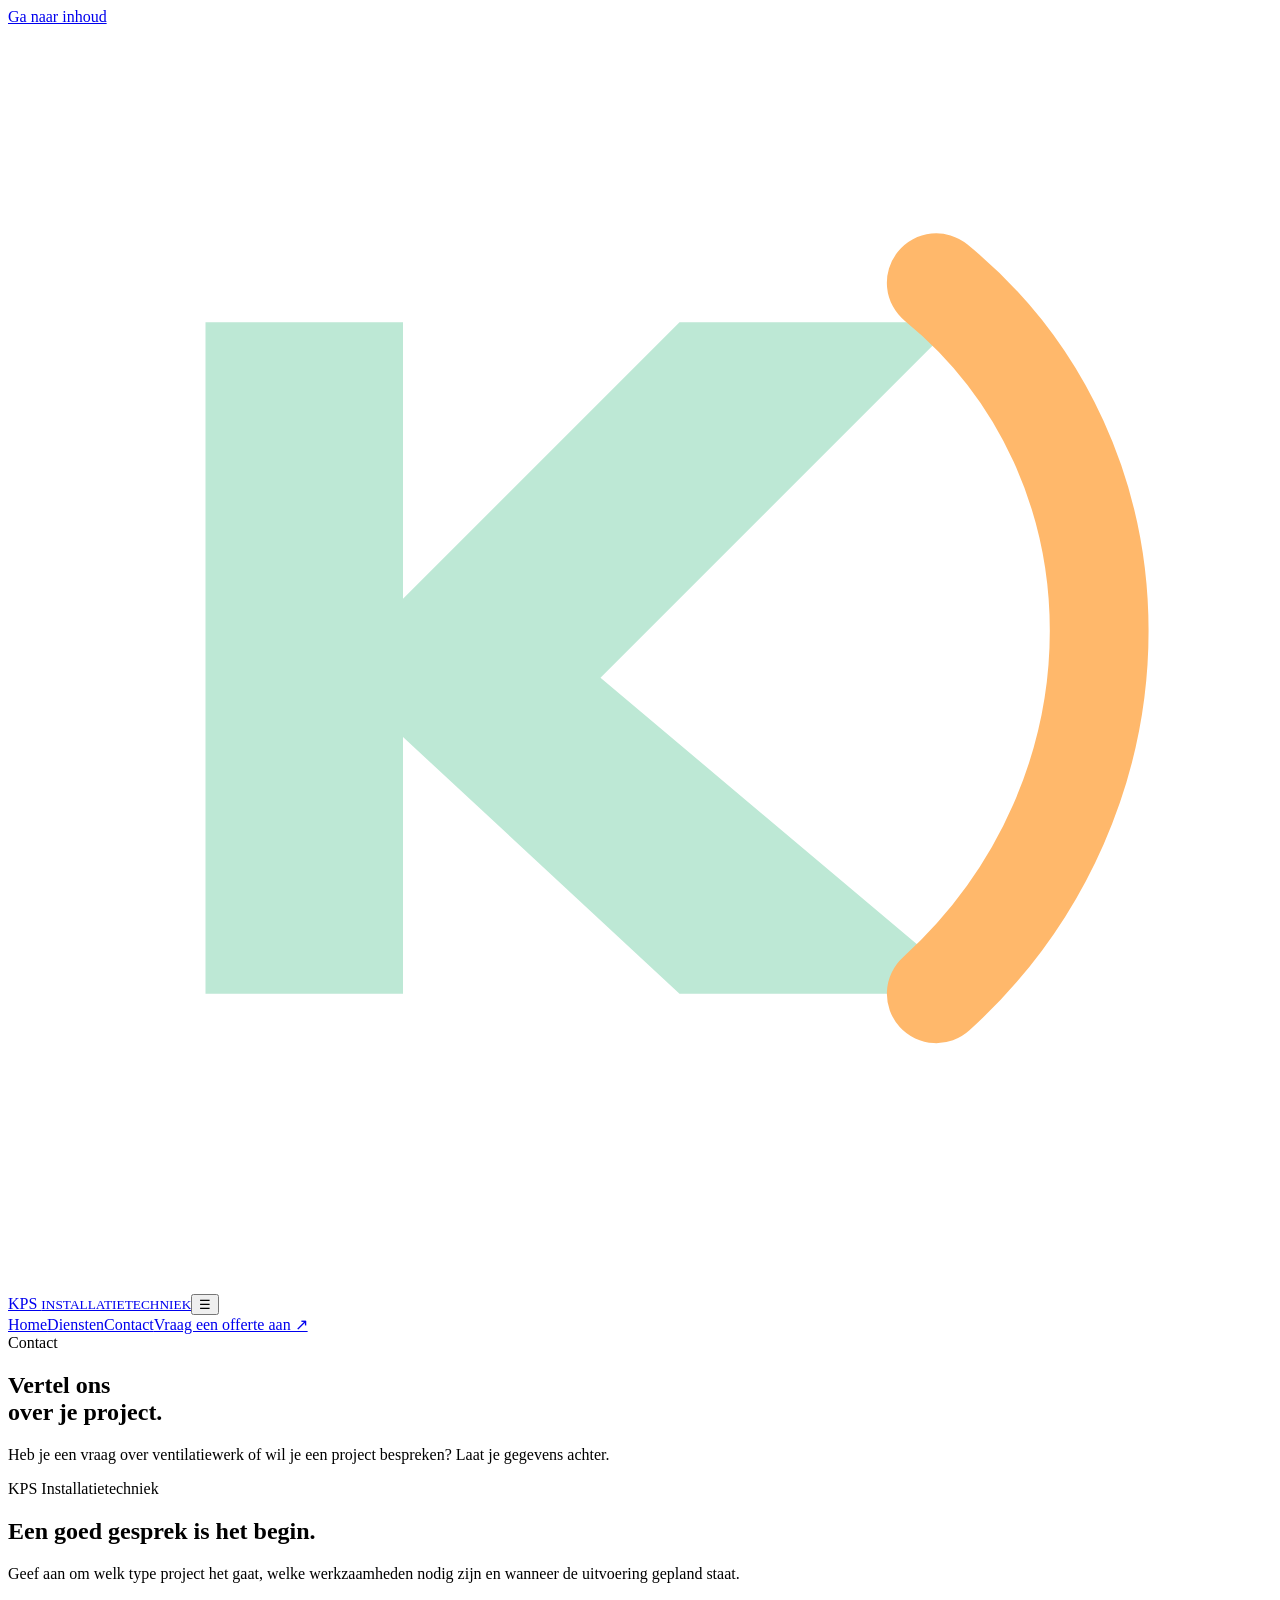
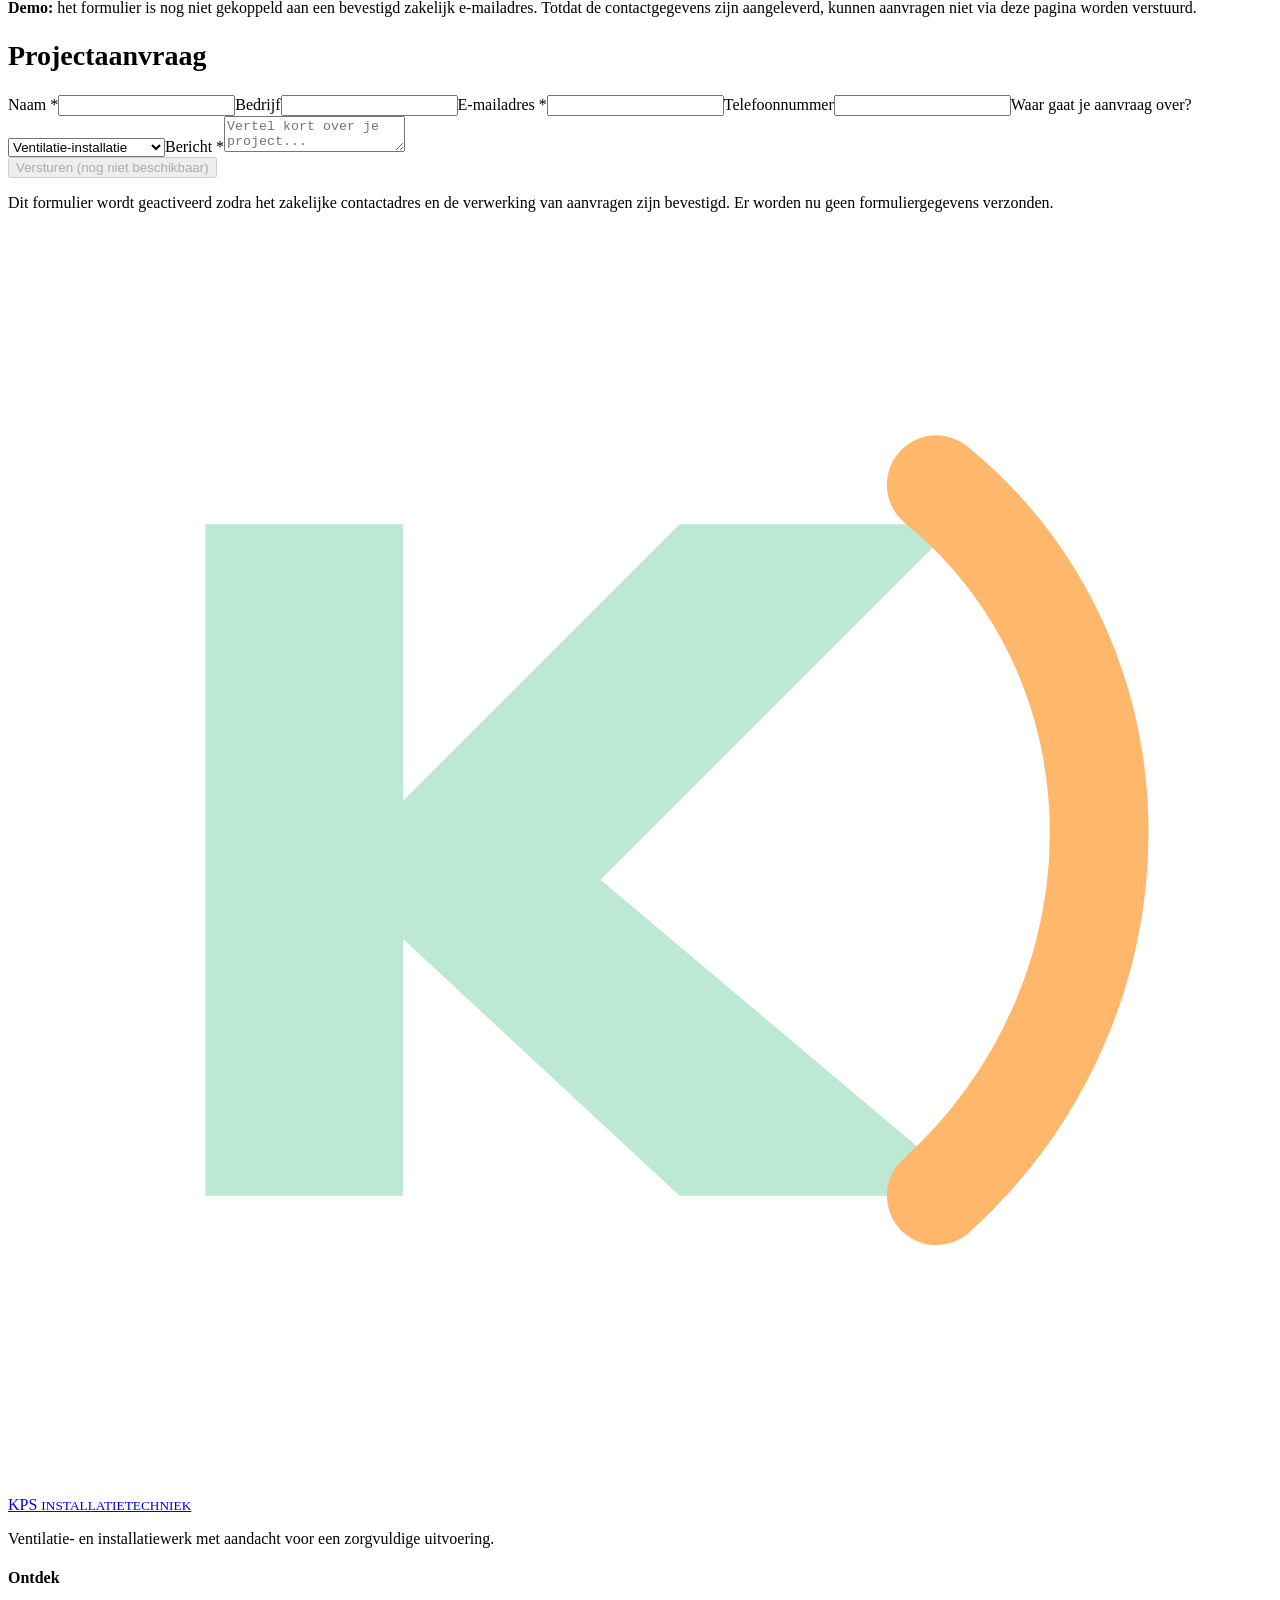
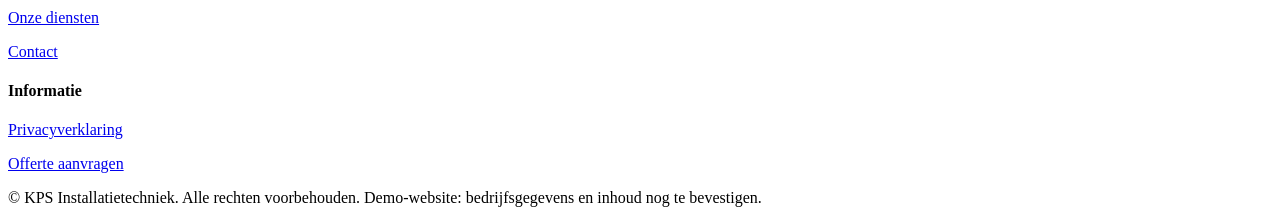
==== contact.html @ 5132332a "Build KPS Installatietechniek Essentieel demo: contact.html" ====
<!doctype html><html lang="nl"><head><meta charset="utf-8"><meta name="viewport" content="width=device-width,initial-scale=1"><title>Contact | KPS Installatietechniek</title><meta name="description" content="Neem contact op met KPS Installatietechniek over ventilatie- en installatiewerk in de bouw."><meta name="robots" content="noindex,nofollow"><meta name="theme-color" content="#102d38"><meta property="og:type" content="website"><meta property="og:title" content="Contact | KPS Installatietechniek"><meta property="og:description" content="Neem contact op met KPS Installatietechniek over ventilatie- en installatiewerk in de bouw."><link rel="icon" href="assets/favicon.svg" type="image/svg+xml"><link rel="stylesheet" href="assets/style.css"></head><body><a class="sr" href="#main">Ga naar inhoud</a><header class="top"><div class="wrap nav"><a class="brand" href="index.html"><svg viewBox="0 0 64 64" role="img" aria-label="KPS beeldmerk"><path d="M10 49V15h10v14l14-14h14L30 33l19 16H34L20 36v13z" fill="#bde8d5"/><path d="M47 13c11 9 11 26 0 36" fill="none" stroke="#ffb86b" stroke-width="5" stroke-linecap="round"/></svg><span>KPS <small>INSTALLATIETECHNIEK</small></span></a><button class="menu" aria-label="Menu openen" aria-expanded="false" aria-controls="navigation">☰</button><nav class="links" id="navigation" aria-label="Hoofdnavigatie"><a href="index.html">Home</a><a href="diensten.html">Diensten</a><a href="contact.html">Contact</a><a class="btn" href="contact.html">Vraag een offerte aan ↗</a></nav></div></header><main id="main"><section class="pagehead"><div class="wrap"><span class="eyebrow">Contact</span><h1>Vertel ons<br>over je project.</h1><p>Heb je een vraag over ventilatiewerk of wil je een project bespreken? Laat je gegevens achter.</p></div></section><section class="section"><div class="wrap split" style="align-items:start"><div><span class="eyebrow">KPS Installatietechniek</span><h2>Een goed gesprek is het begin.</h2><p>Geef aan om welk type project het gaat, welke werkzaamheden nodig zijn en wanneer de uitvoering gepland staat.</p><p class="note"><strong>Demo:</strong> het formulier is nog niet gekoppeld aan een bevestigd zakelijk e-mailadres. Totdat de contactgegevens zijn aangeleverd, kunnen aanvragen niet via deze pagina worden verstuurd.</p></div><div class="formbox"><h2 style="font-size:28px">Projectaanvraag</h2><form id="contact-form"><div class="formgrid"><label>Naam *<input name="naam" required autocomplete="name"></label><label>Bedrijf<input name="bedrijf" autocomplete="organization"></label><label class="wide">E-mailadres *<input type="email" name="email" required autocomplete="email"></label><label class="wide">Telefoonnummer<input type="tel" name="telefoon" autocomplete="tel"></label><label class="wide">Waar gaat je aanvraag over?<select name="dienst"><option>Ventilatie-installatie</option><option>Kanaalwerk / montage</option><option>Nieuwbouw / renovatie</option><option>Overig</option></select></label><label class="wide">Bericht *<textarea name="bericht" required placeholder="Vertel kort over je project..."></textarea></label><div class="wide"><button class="btn" type="submit" disabled title="Eerst zakelijk e-mailadres koppelen">Versturen (nog niet beschikbaar)</button><p class="small">Dit formulier wordt geactiveerd zodra het zakelijke contactadres en de verwerking van aanvragen zijn bevestigd. Er worden nu geen formuliergegevens verzonden.</p></div></div></form></div></div></section></main><footer class="footer"><div class="wrap"><div class="footgrid"><div><a class="brand" href="index.html"><svg viewBox="0 0 64 64" role="img" aria-label="KPS beeldmerk"><path d="M10 49V15h10v14l14-14h14L30 33l19 16H34L20 36v13z" fill="#bde8d5"/><path d="M47 13c11 9 11 26 0 36" fill="none" stroke="#ffb86b" stroke-width="5" stroke-linecap="round"/></svg><span>KPS <small>INSTALLATIETECHNIEK</small></span></a><p>Ventilatie- en installatiewerk met aandacht voor een zorgvuldige uitvoering.</p></div><div><h4>Ontdek</h4><p><a href="diensten.html">Onze diensten</a></p><p><a href="contact.html">Contact</a></p></div><div><h4>Informatie</h4><p><a href="privacy.html">Privacyverklaring</a></p><p><a href="contact.html">Offerte aanvragen</a></p></div></div><div class="footbottom">© <span id="year"></span> KPS Installatietechniek. Alle rechten voorbehouden. <span class="small">Demo-website: bedrijfsgegevens en inhoud nog te bevestigen.</span></div></div></footer><script src="assets/main.js" defer></script></body></html>
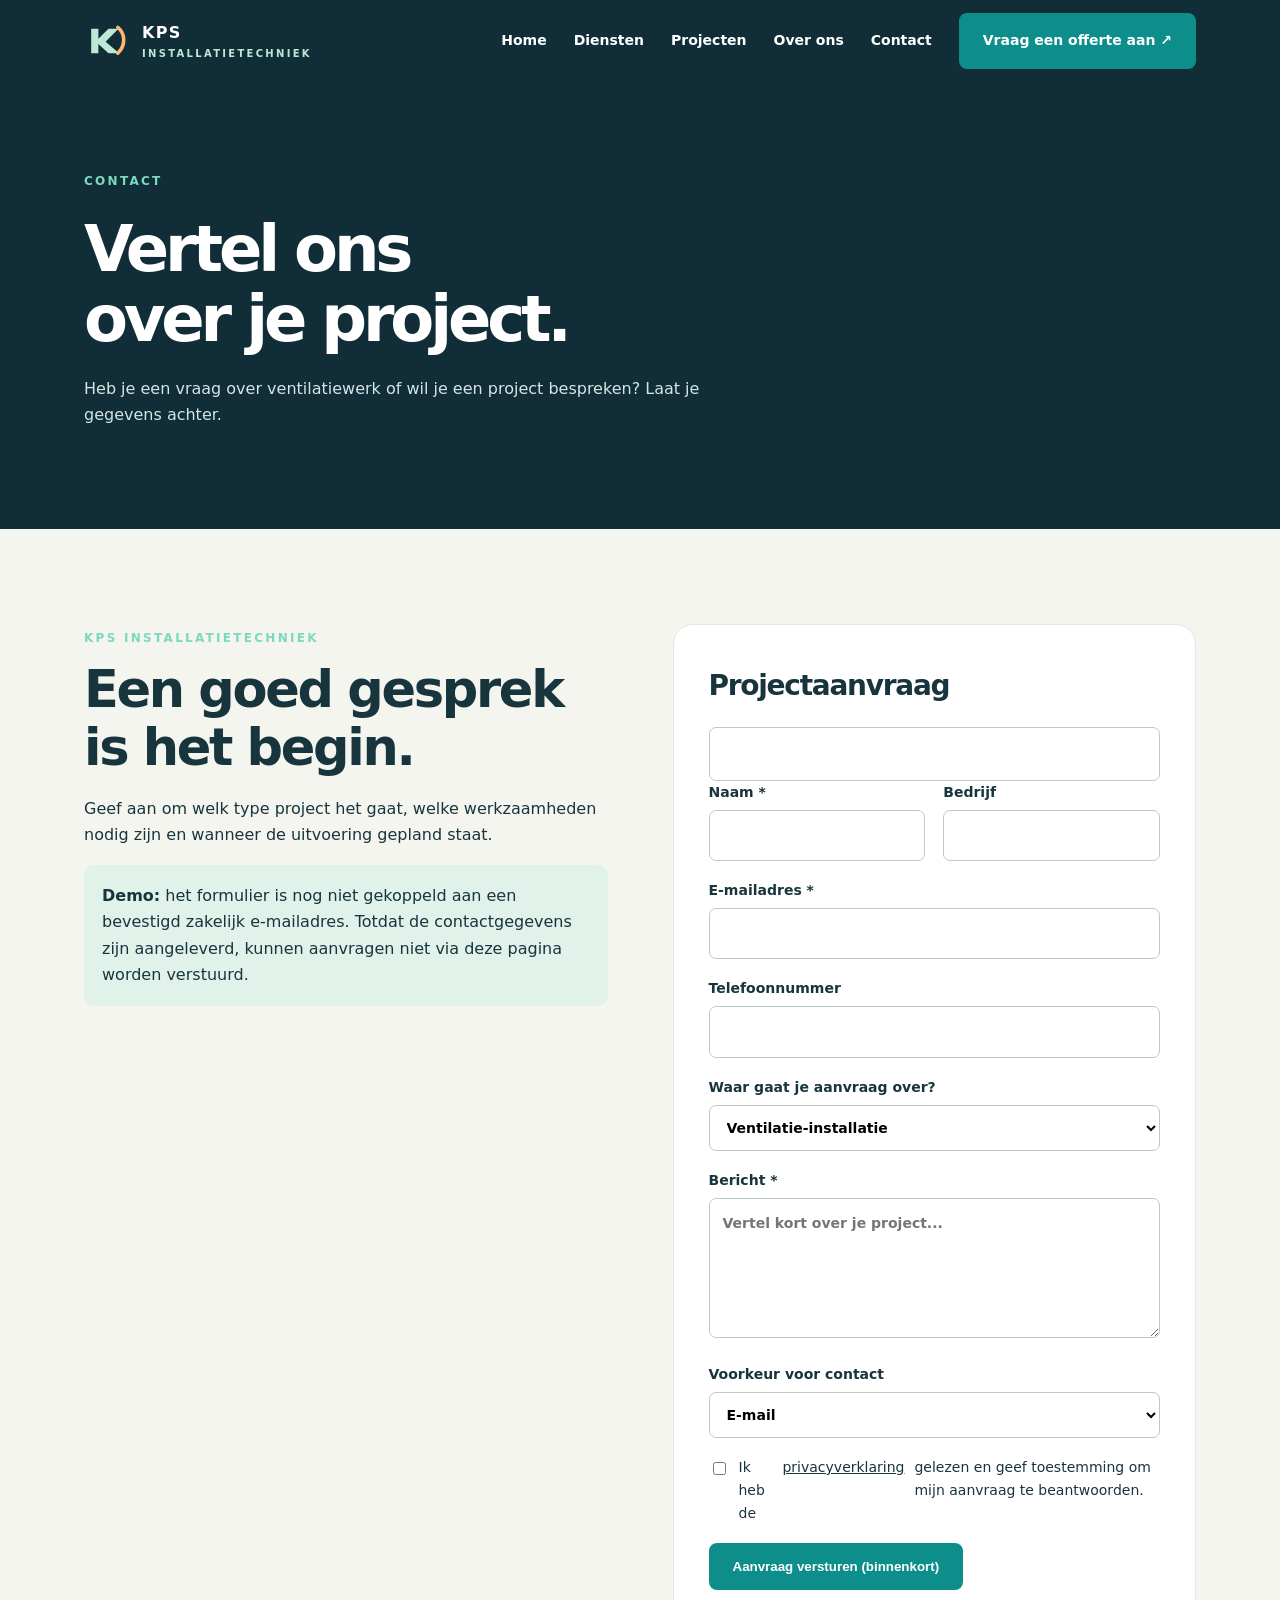
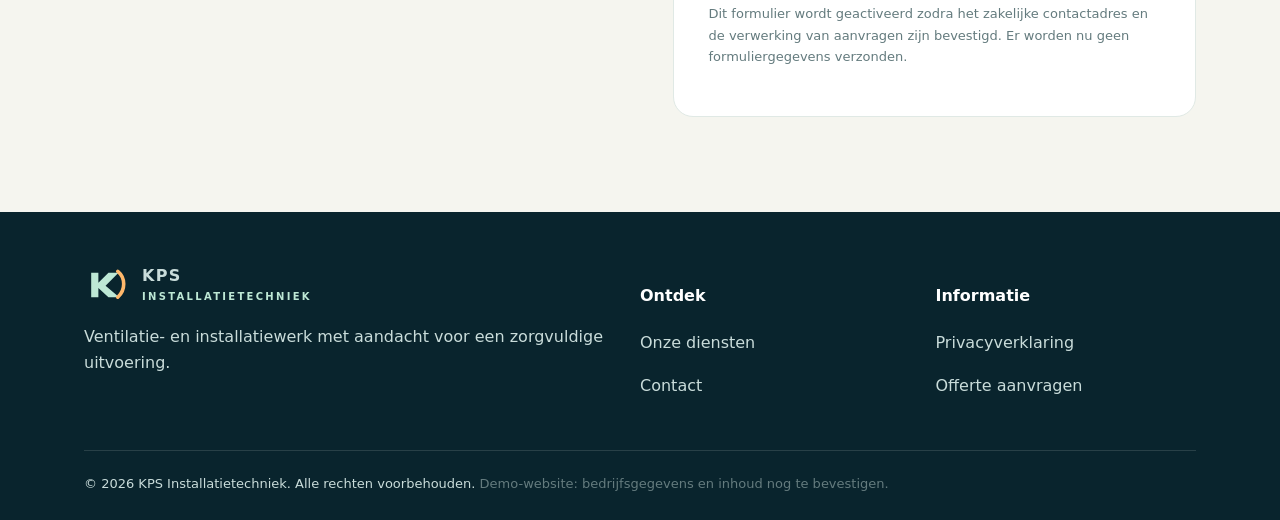
==== commit 70418748: "Professional website upgrade contact.html" ====
--- a/contact.html
+++ b/contact.html
@@ -1 +1 @@
-<!doctype html><html lang="nl"><head><meta charset="utf-8"><meta name="viewport" content="width=device-width,initial-scale=1"><title>Contact | KPS Installatietechniek</title><meta name="description" content="Neem contact op met KPS Installatietechniek over ventilatie- en installatiewerk in de bouw."><meta name="robots" content="noindex,nofollow"><meta name="theme-color" content="#102d38"><meta property="og:type" content="website"><meta property="og:title" content="Contact | KPS Installatietechniek"><meta property="og:description" content="Neem contact op met KPS Installatietechniek over ventilatie- en installatiewerk in de bouw."><link rel="icon" href="assets/favicon.svg" type="image/svg+xml"><link rel="stylesheet" href="assets/style.css"></head><body><a class="sr" href="#main">Ga naar inhoud</a><header class="top"><div class="wrap nav"><a class="brand" href="index.html"><svg viewBox="0 0 64 64" role="img" aria-label="KPS beeldmerk"><path d="M10 49V15h10v14l14-14h14L30 33l19 16H34L20 36v13z" fill="#bde8d5"/><path d="M47 13c11 9 11 26 0 36" fill="none" stroke="#ffb86b" stroke-width="5" stroke-linecap="round"/></svg><span>KPS <small>INSTALLATIETECHNIEK</small></span></a><button class="menu" aria-label="Menu openen" aria-expanded="false" aria-controls="navigation">☰</button><nav class="links" id="navigation" aria-label="Hoofdnavigatie"><a href="index.html">Home</a><a href="diensten.html">Diensten</a><a href="contact.html">Contact</a><a class="btn" href="contact.html">Vraag een offerte aan ↗</a></nav></div></header><main id="main"><section class="pagehead"><div class="wrap"><span class="eyebrow">Contact</span><h1>Vertel ons<br>over je project.</h1><p>Heb je een vraag over ventilatiewerk of wil je een project bespreken? Laat je gegevens achter.</p></div></section><section class="section"><div class="wrap split" style="align-items:start"><div><span class="eyebrow">KPS Installatietechniek</span><h2>Een goed gesprek is het begin.</h2><p>Geef aan om welk type project het gaat, welke werkzaamheden nodig zijn en wanneer de uitvoering gepland staat.</p><p class="note"><strong>Demo:</strong> het formulier is nog niet gekoppeld aan een bevestigd zakelijk e-mailadres. Totdat de contactgegevens zijn aangeleverd, kunnen aanvragen niet via deze pagina worden verstuurd.</p></div><div class="formbox"><h2 style="font-size:28px">Projectaanvraag</h2><form id="contact-form"><div class="formgrid"><label>Naam *<input name="naam" required autocomplete="name"></label><label>Bedrijf<input name="bedrijf" autocomplete="organization"></label><label class="wide">E-mailadres *<input type="email" name="email" required autocomplete="email"></label><label class="wide">Telefoonnummer<input type="tel" name="telefoon" autocomplete="tel"></label><label class="wide">Waar gaat je aanvraag over?<select name="dienst"><option>Ventilatie-installatie</option><option>Kanaalwerk / montage</option><option>Nieuwbouw / renovatie</option><option>Overig</option></select></label><label class="wide">Bericht *<textarea name="bericht" required placeholder="Vertel kort over je project..."></textarea></label><div class="wide"><button class="btn" type="submit" disabled title="Eerst zakelijk e-mailadres koppelen">Versturen (nog niet beschikbaar)</button><p class="small">Dit formulier wordt geactiveerd zodra het zakelijke contactadres en de verwerking van aanvragen zijn bevestigd. Er worden nu geen formuliergegevens verzonden.</p></div></div></form></div></div></section></main><footer class="footer"><div class="wrap"><div class="footgrid"><div><a class="brand" href="index.html"><svg viewBox="0 0 64 64" role="img" aria-label="KPS beeldmerk"><path d="M10 49V15h10v14l14-14h14L30 33l19 16H34L20 36v13z" fill="#bde8d5"/><path d="M47 13c11 9 11 26 0 36" fill="none" stroke="#ffb86b" stroke-width="5" stroke-linecap="round"/></svg><span>KPS <small>INSTALLATIETECHNIEK</small></span></a><p>Ventilatie- en installatiewerk met aandacht voor een zorgvuldige uitvoering.</p></div><div><h4>Ontdek</h4><p><a href="diensten.html">Onze diensten</a></p><p><a href="contact.html">Contact</a></p></div><div><h4>Informatie</h4><p><a href="privacy.html">Privacyverklaring</a></p><p><a href="contact.html">Offerte aanvragen</a></p></div></div><div class="footbottom">© <span id="year"></span> KPS Installatietechniek. Alle rechten voorbehouden. <span class="small">Demo-website: bedrijfsgegevens en inhoud nog te bevestigen.</span></div></div></footer><script src="assets/main.js" defer></script></body></html>+<!doctype html><html lang="nl"><head><meta charset="utf-8"><meta name="viewport" content="width=device-width,initial-scale=1"><title>Contact | KPS Installatietechniek</title><meta name="description" content="Neem contact op met KPS Installatietechniek over ventilatie- en installatiewerk in de bouw."><meta name="robots" content="noindex,nofollow"><meta name="theme-color" content="#102d38"><meta property="og:type" content="website"><meta property="og:title" content="Contact | KPS Installatietechniek"><meta property="og:description" content="Neem contact op met KPS Installatietechniek over ventilatie- en installatiewerk in de bouw."><link rel="icon" href="assets/favicon.svg" type="image/svg+xml"><link rel="stylesheet" href="assets/style.css"></head><body><a class="sr" href="#main">Ga naar inhoud</a><header class="top"><div class="wrap nav"><a class="brand" href="index.html"><svg viewBox="0 0 64 64" role="img" aria-label="KPS beeldmerk"><path d="M10 49V15h10v14l14-14h14L30 33l19 16H34L20 36v13z" fill="#bde8d5"/><path d="M47 13c11 9 11 26 0 36" fill="none" stroke="#ffb86b" stroke-width="5" stroke-linecap="round"/></svg><span>KPS <small>INSTALLATIETECHNIEK</small></span></a><button class="menu" aria-label="Menu openen" aria-expanded="false" aria-controls="navigation">☰</button><nav class="links" id="navigation" aria-label="Hoofdnavigatie"><a href="index.html">Home</a><a href="diensten.html">Diensten</a><a href="projecten.html">Projecten</a><a href="over-ons.html">Over ons</a><a href="contact.html">Contact</a><a class="btn" href="contact.html">Vraag een offerte aan ↗</a></nav></div></header><main id="main"><section class="pagehead"><div class="wrap"><span class="eyebrow">Contact</span><h1>Vertel ons<br>over je project.</h1><p>Heb je een vraag over ventilatiewerk of wil je een project bespreken? Laat je gegevens achter.</p></div></section><section class="section"><div class="wrap split" style="align-items:start"><div><span class="eyebrow">KPS Installatietechniek</span><h2>Een goed gesprek is het begin.</h2><p>Geef aan om welk type project het gaat, welke werkzaamheden nodig zijn en wanneer de uitvoering gepland staat.</p><p class="note"><strong>Demo:</strong> het formulier is nog niet gekoppeld aan een bevestigd zakelijk e-mailadres. Totdat de contactgegevens zijn aangeleverd, kunnen aanvragen niet via deze pagina worden verstuurd.</p></div><div class="formbox"><h2 style="font-size:28px">Projectaanvraag</h2><form id="contact-form" novalidate><input type="text" name="website" class="honeypot" tabindex="-1" autocomplete="off" aria-hidden="true"><div class="formgrid"><label>Naam *<input name="naam" required autocomplete="name"></label><label>Bedrijf<input name="bedrijf" autocomplete="organization"></label><label class="wide">E-mailadres *<input type="email" name="email" required autocomplete="email"></label><label class="wide">Telefoonnummer<input type="tel" name="telefoon" autocomplete="tel"></label><label class="wide">Waar gaat je aanvraag over?<select name="dienst"><option>Ventilatie-installatie</option><option>Kanaalwerk / montage</option><option>Nieuwbouw / renovatie</option><option>Overig</option></select></label><label class="wide">Bericht *<textarea name="bericht" required placeholder="Vertel kort over je project..."></textarea></label><label class="wide">Voorkeur voor contact<select name="voorkeur"><option>E-mail</option><option>Telefonisch</option><option>Geen voorkeur</option></select></label><label class="wide" style="display:flex;align-items:flex-start;gap:10px;font-weight:400"><input type="checkbox" name="privacy_akkoord" required style="width:auto;margin-top:6px">Ik heb de <a href="privacy.html">privacyverklaring</a> gelezen en geef toestemming om mijn aanvraag te beantwoorden.</label><div class="wide"><button class="btn" type="submit" disabled title="Zakelijk e-mailadres nog niet gekoppeld">Aanvraag versturen (binnenkort)</button><p class="small">Dit formulier wordt geactiveerd zodra het zakelijke contactadres en de verwerking van aanvragen zijn bevestigd. Er worden nu geen formuliergegevens verzonden.</p></div></div></form></div></div></section></main><footer class="footer"><div class="wrap"><div class="footgrid"><div><a class="brand" href="index.html"><svg viewBox="0 0 64 64" role="img" aria-label="KPS beeldmerk"><path d="M10 49V15h10v14l14-14h14L30 33l19 16H34L20 36v13z" fill="#bde8d5"/><path d="M47 13c11 9 11 26 0 36" fill="none" stroke="#ffb86b" stroke-width="5" stroke-linecap="round"/></svg><span>KPS <small>INSTALLATIETECHNIEK</small></span></a><p>Ventilatie- en installatiewerk met aandacht voor een zorgvuldige uitvoering.</p></div><div><h4>Ontdek</h4><p><a href="diensten.html">Onze diensten</a></p><p><a href="contact.html">Contact</a></p></div><div><h4>Informatie</h4><p><a href="privacy.html">Privacyverklaring</a></p><p><a href="contact.html">Offerte aanvragen</a></p></div></div><div class="footbottom">© <span id="year"></span> KPS Installatietechniek. Alle rechten voorbehouden. <span class="small">Demo-website: bedrijfsgegevens en inhoud nog te bevestigen.</span></div></div></footer><script src="assets/main.js" defer></script></body></html>
--- a/assets/style.css
+++ b/assets/style.css
@@ -0,0 +1 @@
+:root{--navy:#102d38;--teal:#0d8e8b;--mint:#bde8d5;--cream:#f5f5ef;--ink:#18353d;--white:#fff;--orange:#ffb86b}*{box-sizing:border-box}html{scroll-behavior:smooth}body{margin:0;font:16px/1.65 system-ui,-apple-system,Segoe UI,sans-serif;color:var(--ink);background:var(--cream)}a{color:inherit}img{max-width:100%}.wrap{max-width:1160px;margin:auto;padding:0 24px}.top{background:var(--navy);color:white}.nav{display:flex;align-items:center;justify-content:space-between;min-height:82px;gap:20px}.brand{text-decoration:none;display:flex;align-items:center;gap:12px;font-weight:900;letter-spacing:.08em}.brand svg{width:46px;height:46px}.brand span small{display:block;font-size:10px;letter-spacing:.23em;color:var(--mint)}.links{display:flex;gap:27px;align-items:center}.links a{text-decoration:none;font-weight:650;font-size:14px}.links a:hover{color:var(--mint)}.btn{display:inline-flex;align-items:center;justify-content:center;gap:9px;padding:14px 22px;border-radius:8px;background:var(--teal);color:white;text-decoration:none;font-weight:800;border:2px solid var(--teal);transition:.2s;cursor:pointer}.btn:hover{transform:translateY(-2px);background:#076b6a}.btn.alt{background:transparent;border-color:#fff}.btn.light{background:var(--navy);border-color:var(--navy)}.menu{display:none;background:none;border:1px solid #ffffff66;color:white;border-radius:7px;padding:8px 11px;font-size:23px}.hero{background:var(--navy);color:white;overflow:hidden}.hero-grid{display:grid;grid-template-columns:1.05fr .95fr;align-items:center;gap:60px;min-height:590px;padding-top:55px;padding-bottom:75px}.eyebrow{color:#7bd9bf;text-transform:uppercase;font-size:12px;letter-spacing:.19em;font-weight:900}.hero h1,.pagehead h1{font-size:clamp(42px,5.6vw,77px);letter-spacing:-.065em;line-height:1.08;margin:22px 0}.hero h1 em{color:var(--mint);font-style:normal}.hero p{max-width:540px;font-size:18px;color:#d5e5e5}.actions{display:flex;gap:12px;flex-wrap:wrap;margin-top:30px}.visual{position:relative;min-height:410px;border-radius:30px;background:linear-gradient(145deg,#2b6872,#0d8e8b 60%,#bde8d5);display:grid;place-items:center;box-shadow:20px 20px 0 #ffffff0d}.visual svg{width:86%;filter:drop-shadow(0 18px 22px #082f3b55)}.float{position:absolute;bottom:20px;left:-20px;background:white;color:var(--navy);border-radius:12px;padding:15px 22px;box-shadow:0 15px 35px #0002;font-weight:800}.stats{background:var(--mint);padding:23px 0}.stats .wrap{display:flex;gap:28px;justify-content:space-between;flex-wrap:wrap;font-weight:800}.section{padding:95px 0}.section h2{font-size:clamp(32px,4vw,51px);line-height:1.15;letter-spacing:-.045em;margin:10px 0 18px}.lead{max-width:690px;color:#536b70;font-size:18px}.cards{display:grid;grid-template-columns:repeat(3,1fr);gap:22px;margin-top:38px}.card{background:white;border:1px solid #dfe9e5;border-radius:18px;padding:30px;box-shadow:0 12px 32px #10323a0a}.card svg{width:48px;height:48px;color:var(--teal)}.card h3{font-size:22px;line-height:1.3}.card p{color:#5c7275}.card a{color:#087b79;font-weight:800;text-underline-offset:4px}.split{display:grid;grid-template-columns:1fr 1fr;gap:65px;align-items:center}.panel{background:#d9eee6;border-radius:26px;padding:45px;min-height:350px}.panel svg{width:100%;max-height:320px}.checks{padding:0;list-style:none}.checks li{padding:10px 0 10px 32px;position:relative}.checks li:before{content:'✓';position:absolute;left:0;color:var(--teal);font-weight:900}.dark{background:var(--navy);color:white}.dark .lead{color:#d2e0df}.steps{display:grid;grid-template-columns:repeat(3,1fr);gap:25px;margin-top:35px}.step{border-top:2px solid #75bdb0;padding-top:20px}.step b{color:#91dbc4;font-size:13px}.step h3{font-size:22px}.cta{background:var(--teal);color:white;text-align:center;padding:75px 20px}.cta h2{font-size:clamp(32px,4vw,55px);line-height:1.15}.cta .btn{background:white;color:var(--navy);border-color:white}.footer{background:#09242d;color:#c9dcda;padding:50px 0 25px}.footgrid{display:grid;grid-template-columns:2fr 1fr 1fr;gap:35px}.footer a{text-decoration:none}.footer a:hover{color:white}.footer h4{color:white}.footbottom{border-top:1px solid #ffffff20;margin-top:35px;padding-top:22px;font-size:13px}.pagehead{background:var(--navy);color:white;padding:85px 0}.pagehead h1{font-size:clamp(40px,5vw,66px)}.pagehead p{color:#d5e5e5;max-width:680px}.formbox{background:white;border-radius:20px;padding:35px;border:1px solid #e0e9e5}.formgrid{display:grid;grid-template-columns:1fr 1fr;gap:18px}label{display:block;font-weight:700;font-size:14px}input,textarea,select{width:100%;border:1px solid #b8cbc8;border-radius:7px;padding:13px;font:inherit;margin-top:6px;background:white}textarea{min-height:140px;resize:vertical}.wide{grid-column:1/-1}.small{font-size:13px;color:#647b7e}.note{background:#e0f2ea;padding:18px;border-radius:10px}.sr{position:absolute;width:1px;height:1px;overflow:hidden;clip:rect(0,0,0,0)}@media(max-width:800px){.hero-grid,.split{grid-template-columns:1fr}.hero-grid{gap:20px}.visual{min-height:310px}.cards,.steps{grid-template-columns:1fr 1fr}.footgrid{grid-template-columns:1fr 1fr}.links{display:none;position:absolute;top:82px;left:0;right:0;background:var(--navy);padding:22px 24px;flex-direction:column;align-items:stretch;z-index:10}.links.open{display:flex}.menu{display:block}.top{position:relative;z-index:20}}@media(max-width:570px){.cards,.steps,.footgrid,.formgrid{grid-template-columns:1fr}.section{padding:65px 0}.hero-grid{padding-top:30px}.visual{min-height:250px}.float{left:8px}.panel{padding:22px}.wide{grid-column:auto}}
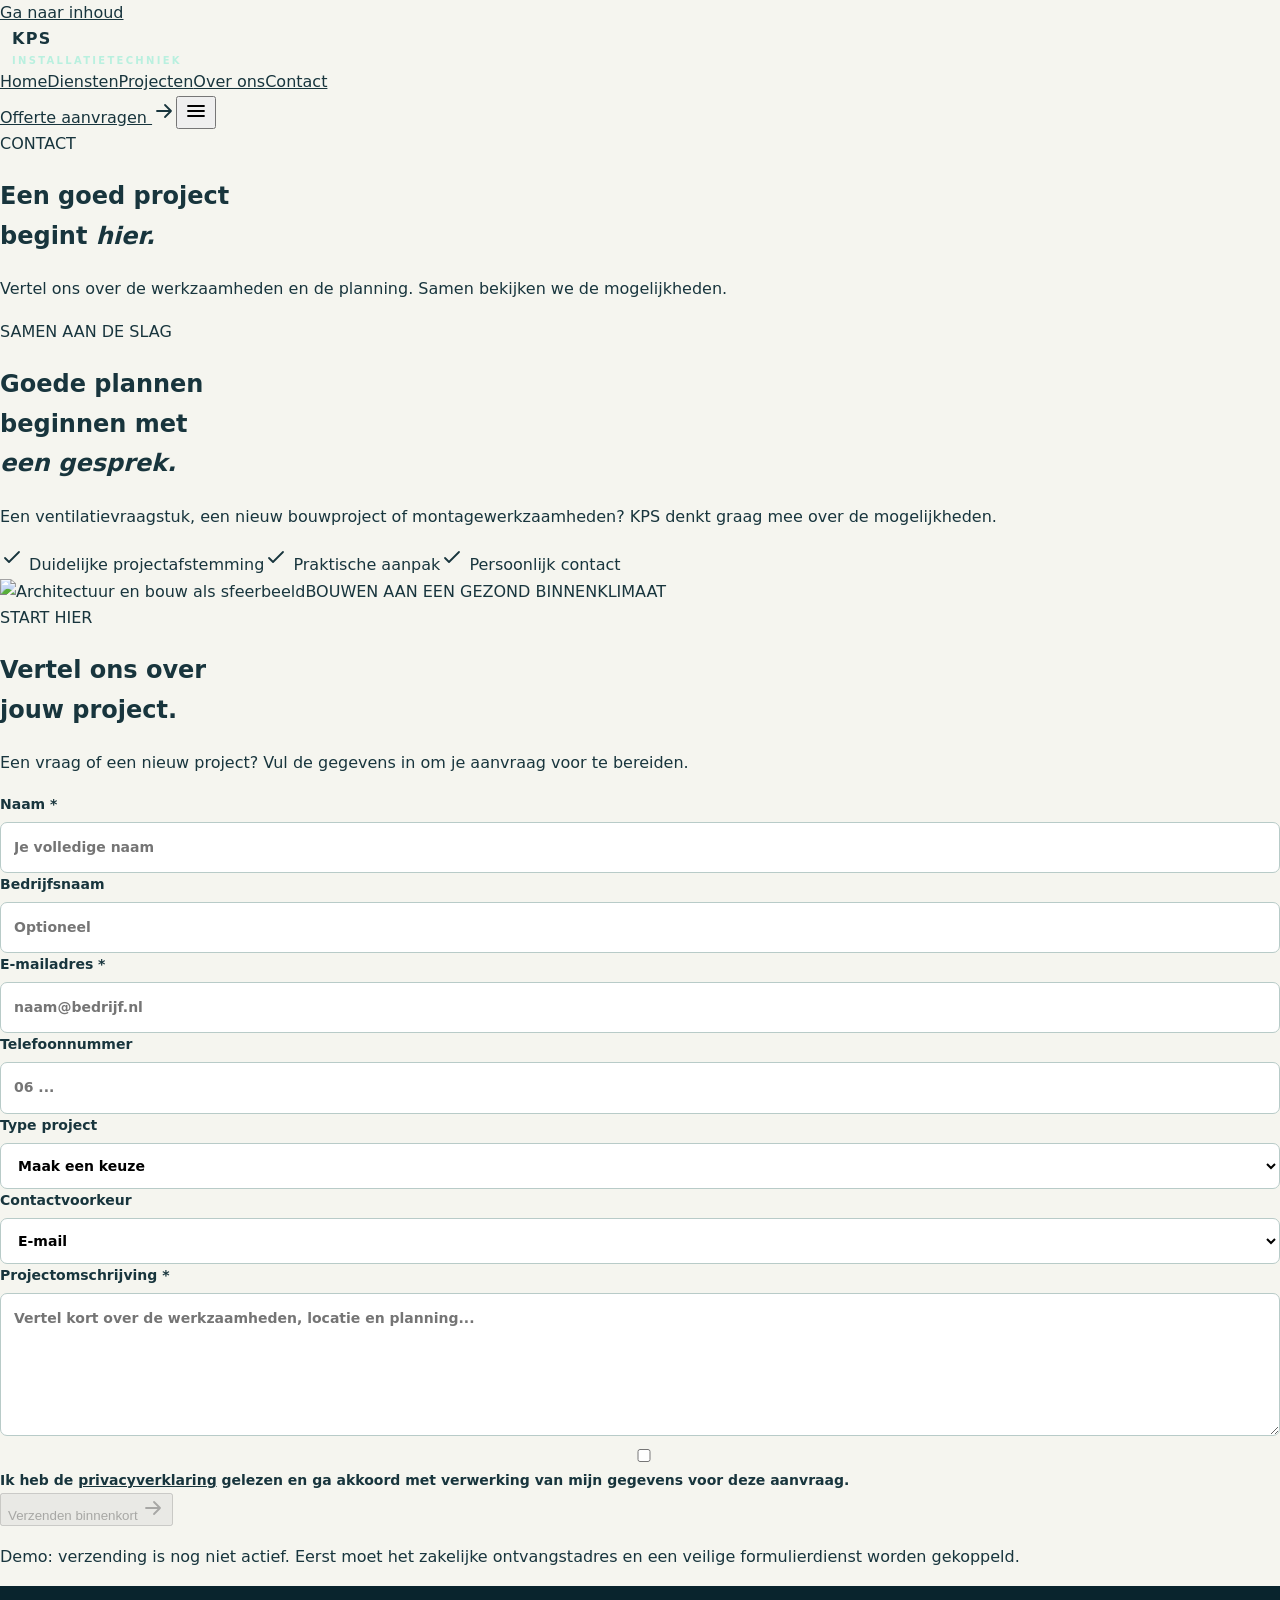
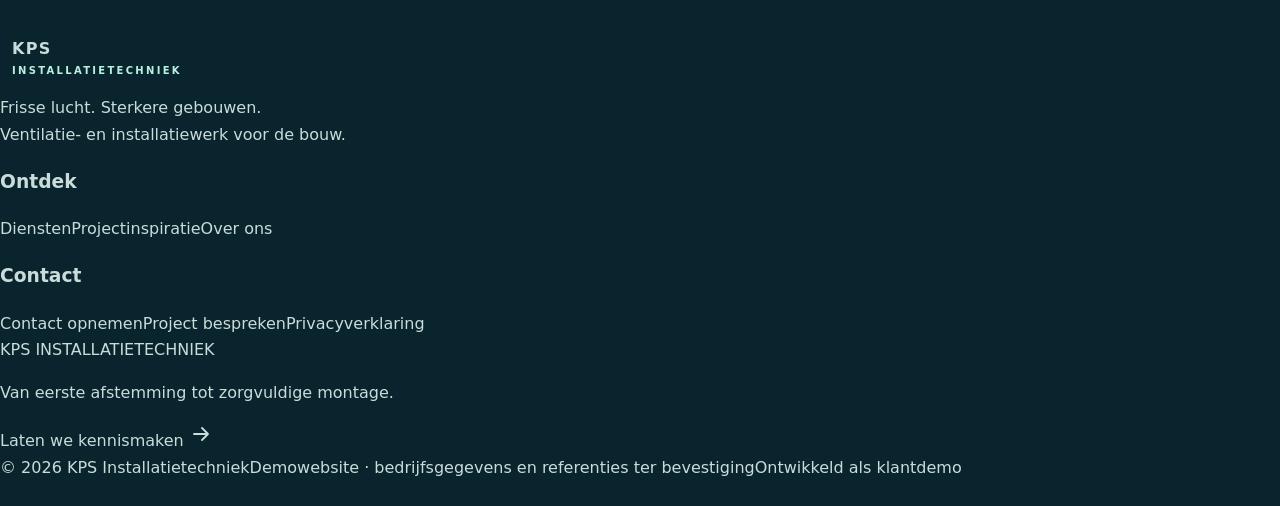
==== commit 788f940a: "Signature 2.0: premium responsive KPS redesign contact.html" ====
--- a/contact.html
+++ b/contact.html
@@ -1 +1 @@
-<!doctype html><html lang="nl"><head><meta charset="utf-8"><meta name="viewport" content="width=device-width,initial-scale=1"><title>Contact | KPS Installatietechniek</title><meta name="description" content="Neem contact op met KPS Installatietechniek over ventilatie- en installatiewerk in de bouw."><meta name="robots" content="noindex,nofollow"><meta name="theme-color" content="#102d38"><meta property="og:type" content="website"><meta property="og:title" content="Contact | KPS Installatietechniek"><meta property="og:description" content="Neem contact op met KPS Installatietechniek over ventilatie- en installatiewerk in de bouw."><link rel="icon" href="assets/favicon.svg" type="image/svg+xml"><link rel="stylesheet" href="assets/style.css"></head><body><a class="sr" href="#main">Ga naar inhoud</a><header class="top"><div class="wrap nav"><a class="brand" href="index.html"><svg viewBox="0 0 64 64" role="img" aria-label="KPS beeldmerk"><path d="M10 49V15h10v14l14-14h14L30 33l19 16H34L20 36v13z" fill="#bde8d5"/><path d="M47 13c11 9 11 26 0 36" fill="none" stroke="#ffb86b" stroke-width="5" stroke-linecap="round"/></svg><span>KPS <small>INSTALLATIETECHNIEK</small></span></a><button class="menu" aria-label="Menu openen" aria-expanded="false" aria-controls="navigation">☰</button><nav class="links" id="navigation" aria-label="Hoofdnavigatie"><a href="index.html">Home</a><a href="diensten.html">Diensten</a><a href="projecten.html">Projecten</a><a href="over-ons.html">Over ons</a><a href="contact.html">Contact</a><a class="btn" href="contact.html">Vraag een offerte aan ↗</a></nav></div></header><main id="main"><section class="pagehead"><div class="wrap"><span class="eyebrow">Contact</span><h1>Vertel ons<br>over je project.</h1><p>Heb je een vraag over ventilatiewerk of wil je een project bespreken? Laat je gegevens achter.</p></div></section><section class="section"><div class="wrap split" style="align-items:start"><div><span class="eyebrow">KPS Installatietechniek</span><h2>Een goed gesprek is het begin.</h2><p>Geef aan om welk type project het gaat, welke werkzaamheden nodig zijn en wanneer de uitvoering gepland staat.</p><p class="note"><strong>Demo:</strong> het formulier is nog niet gekoppeld aan een bevestigd zakelijk e-mailadres. Totdat de contactgegevens zijn aangeleverd, kunnen aanvragen niet via deze pagina worden verstuurd.</p></div><div class="formbox"><h2 style="font-size:28px">Projectaanvraag</h2><form id="contact-form" novalidate><input type="text" name="website" class="honeypot" tabindex="-1" autocomplete="off" aria-hidden="true"><div class="formgrid"><label>Naam *<input name="naam" required autocomplete="name"></label><label>Bedrijf<input name="bedrijf" autocomplete="organization"></label><label class="wide">E-mailadres *<input type="email" name="email" required autocomplete="email"></label><label class="wide">Telefoonnummer<input type="tel" name="telefoon" autocomplete="tel"></label><label class="wide">Waar gaat je aanvraag over?<select name="dienst"><option>Ventilatie-installatie</option><option>Kanaalwerk / montage</option><option>Nieuwbouw / renovatie</option><option>Overig</option></select></label><label class="wide">Bericht *<textarea name="bericht" required placeholder="Vertel kort over je project..."></textarea></label><label class="wide">Voorkeur voor contact<select name="voorkeur"><option>E-mail</option><option>Telefonisch</option><option>Geen voorkeur</option></select></label><label class="wide" style="display:flex;align-items:flex-start;gap:10px;font-weight:400"><input type="checkbox" name="privacy_akkoord" required style="width:auto;margin-top:6px">Ik heb de <a href="privacy.html">privacyverklaring</a> gelezen en geef toestemming om mijn aanvraag te beantwoorden.</label><div class="wide"><button class="btn" type="submit" disabled title="Zakelijk e-mailadres nog niet gekoppeld">Aanvraag versturen (binnenkort)</button><p class="small">Dit formulier wordt geactiveerd zodra het zakelijke contactadres en de verwerking van aanvragen zijn bevestigd. Er worden nu geen formuliergegevens verzonden.</p></div></div></form></div></div></section></main><footer class="footer"><div class="wrap"><div class="footgrid"><div><a class="brand" href="index.html"><svg viewBox="0 0 64 64" role="img" aria-label="KPS beeldmerk"><path d="M10 49V15h10v14l14-14h14L30 33l19 16H34L20 36v13z" fill="#bde8d5"/><path d="M47 13c11 9 11 26 0 36" fill="none" stroke="#ffb86b" stroke-width="5" stroke-linecap="round"/></svg><span>KPS <small>INSTALLATIETECHNIEK</small></span></a><p>Ventilatie- en installatiewerk met aandacht voor een zorgvuldige uitvoering.</p></div><div><h4>Ontdek</h4><p><a href="diensten.html">Onze diensten</a></p><p><a href="contact.html">Contact</a></p></div><div><h4>Informatie</h4><p><a href="privacy.html">Privacyverklaring</a></p><p><a href="contact.html">Offerte aanvragen</a></p></div></div><div class="footbottom">© <span id="year"></span> KPS Installatietechniek. Alle rechten voorbehouden. <span class="small">Demo-website: bedrijfsgegevens en inhoud nog te bevestigen.</span></div></div></footer><script src="assets/main.js" defer></script></body></html>+<!doctype html><html lang="nl"><head><meta charset="utf-8"><meta name="viewport" content="width=device-width,initial-scale=1"><meta name="theme-color" content="#082c35"><meta name="robots" content="noindex,nofollow"><meta name="description" content="Contact opnemen met KPS Installatietechniek voor ventilatie- en montagewerk."><meta property="og:type" content="website"><meta property="og:title" content="Contact & offerte | KPS Installatietechniek"><meta property="og:description" content="Contact opnemen met KPS Installatietechniek voor ventilatie- en montagewerk."><title>Contact & offerte | KPS Installatietechniek</title><link rel="icon" href="assets/favicon.svg" type="image/svg+xml"><link rel="preconnect" href="https://images.unsplash.com"><link rel="stylesheet" href="assets/style.css"></head><body><a class="skip-link" href="#main">Ga naar inhoud</a><header class="site-header"><div class="container header-inner"><a class="brand" href="index.html" aria-label="KPS Installatietechniek home"><span class="logo-symbol" aria-hidden="true"><span></span><span></span><span></span><span></span></span><span class="brand-type"><strong>KPS</strong><small>INSTALLATIETECHNIEK</small></span></a><nav class="site-nav" id="site-nav" aria-label="Hoofdnavigatie"><a href="index.html">Home</a><a href="diensten.html">Diensten</a><a href="projecten.html">Projecten</a><a href="over-ons.html">Over ons</a><a href="contact.html">Contact</a></nav><a class="header-cta" href="contact.html">Offerte aanvragen <svg viewBox="0 0 24 24" width="24" height="24" fill="none" stroke="currentColor" stroke-width="1.8" stroke-linecap="round" stroke-linejoin="round" aria-hidden="true"><path d="M5 12h14m-6-6 6 6-6 6"/></svg></a><button class="menu-toggle" type="button" aria-label="Menu openen" aria-expanded="false" aria-controls="site-nav"><svg viewBox="0 0 24 24" width="24" height="24" fill="none" stroke="currentColor" stroke-width="1.8" stroke-linecap="round" stroke-linejoin="round" aria-hidden="true"><path d="M4 7h16M4 12h16M4 17h16"/></svg></button></div></header><main id="main"><section class="page-hero"><div class="container"><span class="overline">CONTACT</span><h1>Een goed project<br>begint <em>hier.</em></h1><p>Vertel ons over de werkzaamheden en de planning. Samen bekijken we de mogelijkheden.</p></div></section><section class="contact-section section-pad" id="contact"><div class="container contact-layout"><div class="contact-intro reveal"><span class="overline">SAMEN AAN DE SLAG</span><h2>Goede plannen<br>beginnen met<br><em>een gesprek.</em></h2><p>Een ventilatievraagstuk, een nieuw bouwproject of montagewerkzaamheden? KPS denkt graag mee over de mogelijkheden.</p><div class="contact-benefits"><span><svg viewBox="0 0 24 24" width="24" height="24" fill="none" stroke="currentColor" stroke-width="1.8" stroke-linecap="round" stroke-linejoin="round" aria-hidden="true"><path d="m5 12 4 4L19 6"/></svg> Duidelijke projectafstemming</span><span><svg viewBox="0 0 24 24" width="24" height="24" fill="none" stroke="currentColor" stroke-width="1.8" stroke-linecap="round" stroke-linejoin="round" aria-hidden="true"><path d="m5 12 4 4L19 6"/></svg> Praktische aanpak</span><span><svg viewBox="0 0 24 24" width="24" height="24" fill="none" stroke="currentColor" stroke-width="1.8" stroke-linecap="round" stroke-linejoin="round" aria-hidden="true"><path d="m5 12 4 4L19 6"/></svg> Persoonlijk contact</span></div><div class="contact-visual"><img src="https://images.unsplash.com/photo-1503387762-592deb58ef4e?auto=format&fit=crop&w=1200&q=85" loading="lazy" alt="Architectuur en bouw als sfeerbeeld"><span>BOUWEN AAN EEN GEZOND BINNENKLIMAAT</span></div></div><div class="quote-panel" id="aanvraag"><div class="quote-head"><span class="overline">START HIER</span><h2>Vertel ons over<br>jouw project.</h2><p>Een vraag of een nieuw project? Vul de gegevens in om je aanvraag voor te bereiden.</p></div><form id="contact-form" class="quote-form"><input class="honeypot" name="website" tabindex="-1" autocomplete="off" aria-hidden="true"><div class="form-grid"><label>Naam <span>*</span><input name="naam" autocomplete="name" required placeholder="Je volledige naam"></label><label>Bedrijfsnaam<input name="bedrijf" autocomplete="organization" placeholder="Optioneel"></label><label>E-mailadres <span>*</span><input type="email" name="email" autocomplete="email" required placeholder="naam@bedrijf.nl"></label><label>Telefoonnummer<input type="tel" name="telefoon" autocomplete="tel" placeholder="06 ..."></label><label>Type project<select name="dienst"><option value="">Maak een keuze</option><option>Nieuwbouw</option><option>Renovatie</option><option>Ventilatiekanalen</option><option>Ventilatie-installatie</option><option>Anders</option></select></label><label>Contactvoorkeur<select name="voorkeur"><option>E-mail</option><option>Telefonisch</option><option>Geen voorkeur</option></select></label><label class="full">Projectomschrijving <span>*</span><textarea name="bericht" rows="5" required placeholder="Vertel kort over de werkzaamheden, locatie en planning..."></textarea></label></div><label class="privacy-check"><input type="checkbox" name="privacy_akkoord" required><span>Ik heb de <a href="privacy.html">privacyverklaring</a> gelezen en ga akkoord met verwerking van mijn gegevens voor deze aanvraag.</span></label><button class="button button-orange button-wide" type="submit" disabled>Verzenden binnenkort <svg viewBox="0 0 24 24" width="24" height="24" fill="none" stroke="currentColor" stroke-width="1.8" stroke-linecap="round" stroke-linejoin="round" aria-hidden="true"><path d="M5 12h14m-6-6 6 6-6 6"/></svg></button><p class="form-status" role="status">Demo: verzending is nog niet actief. Eerst moet het zakelijke ontvangstadres en een veilige formulierdienst worden gekoppeld.</p></form></div></div></section></main><footer class="footer"><div class="container"><div class="footer-top"><div><a class="brand footer-brand" href="index.html"><span class="logo-symbol" aria-hidden="true"><span></span><span></span><span></span><span></span></span><span class="brand-type"><strong>KPS</strong><small>INSTALLATIETECHNIEK</small></span></a><p>Frisse lucht. Sterkere gebouwen.<br>Ventilatie- en installatiewerk voor de bouw.</p></div><div><h3>Ontdek</h3><a href="diensten.html">Diensten</a><a href="projecten.html">Projectinspiratie</a><a href="over-ons.html">Over ons</a></div><div><h3>Contact</h3><a href="contact.html">Contact opnemen</a><a href="contact.html#aanvraag">Project bespreken</a><a href="privacy.html">Privacyverklaring</a></div><div class="footer-note"><span class="overline">KPS INSTALLATIETECHNIEK</span><p>Van eerste afstemming tot zorgvuldige montage.</p><a href="contact.html" class="text-link">Laten we kennismaken <svg viewBox="0 0 24 24" width="24" height="24" fill="none" stroke="currentColor" stroke-width="1.8" stroke-linecap="round" stroke-linejoin="round" aria-hidden="true"><path d="M5 12h14m-6-6 6 6-6 6"/></svg></a></div></div><div class="footer-bottom"><span>© <span data-year>2026</span> KPS Installatietechniek</span><span>Demowebsite · bedrijfsgegevens en referenties ter bevestiging</span><span>Ontwikkeld als klantdemo</span></div></div></footer><script src="assets/main.js" defer></script></body></html>
--- a/assets/style.css
+++ b/assets/style.css
@@ -1 +1,38 @@
-:root{--navy:#102d38;--teal:#0d8e8b;--mint:#bde8d5;--cream:#f5f5ef;--ink:#18353d;--white:#fff;--orange:#ffb86b}*{box-sizing:border-box}html{scroll-behavior:smooth}body{margin:0;font:16px/1.65 system-ui,-apple-system,Segoe UI,sans-serif;color:var(--ink);background:var(--cream)}a{color:inherit}img{max-width:100%}.wrap{max-width:1160px;margin:auto;padding:0 24px}.top{background:var(--navy);color:white}.nav{display:flex;align-items:center;justify-content:space-between;min-height:82px;gap:20px}.brand{text-decoration:none;display:flex;align-items:center;gap:12px;font-weight:900;letter-spacing:.08em}.brand svg{width:46px;height:46px}.brand span small{display:block;font-size:10px;letter-spacing:.23em;color:var(--mint)}.links{display:flex;gap:27px;align-items:center}.links a{text-decoration:none;font-weight:650;font-size:14px}.links a:hover{color:var(--mint)}.btn{display:inline-flex;align-items:center;justify-content:center;gap:9px;padding:14px 22px;border-radius:8px;background:var(--teal);color:white;text-decoration:none;font-weight:800;border:2px solid var(--teal);transition:.2s;cursor:pointer}.btn:hover{transform:translateY(-2px);background:#076b6a}.btn.alt{background:transparent;border-color:#fff}.btn.light{background:var(--navy);border-color:var(--navy)}.menu{display:none;background:none;border:1px solid #ffffff66;color:white;border-radius:7px;padding:8px 11px;font-size:23px}.hero{background:var(--navy);color:white;overflow:hidden}.hero-grid{display:grid;grid-template-columns:1.05fr .95fr;align-items:center;gap:60px;min-height:590px;padding-top:55px;padding-bottom:75px}.eyebrow{color:#7bd9bf;text-transform:uppercase;font-size:12px;letter-spacing:.19em;font-weight:900}.hero h1,.pagehead h1{font-size:clamp(42px,5.6vw,77px);letter-spacing:-.065em;line-height:1.08;margin:22px 0}.hero h1 em{color:var(--mint);font-style:normal}.hero p{max-width:540px;font-size:18px;color:#d5e5e5}.actions{display:flex;gap:12px;flex-wrap:wrap;margin-top:30px}.visual{position:relative;min-height:410px;border-radius:30px;background:linear-gradient(145deg,#2b6872,#0d8e8b 60%,#bde8d5);display:grid;place-items:center;box-shadow:20px 20px 0 #ffffff0d}.visual svg{width:86%;filter:drop-shadow(0 18px 22px #082f3b55)}.float{position:absolute;bottom:20px;left:-20px;background:white;color:var(--navy);border-radius:12px;padding:15px 22px;box-shadow:0 15px 35px #0002;font-weight:800}.stats{background:var(--mint);padding:23px 0}.stats .wrap{display:flex;gap:28px;justify-content:space-between;flex-wrap:wrap;font-weight:800}.section{padding:95px 0}.section h2{font-size:clamp(32px,4vw,51px);line-height:1.15;letter-spacing:-.045em;margin:10px 0 18px}.lead{max-width:690px;color:#536b70;font-size:18px}.cards{display:grid;grid-template-columns:repeat(3,1fr);gap:22px;margin-top:38px}.card{background:white;border:1px solid #dfe9e5;border-radius:18px;padding:30px;box-shadow:0 12px 32px #10323a0a}.card svg{width:48px;height:48px;color:var(--teal)}.card h3{font-size:22px;line-height:1.3}.card p{color:#5c7275}.card a{color:#087b79;font-weight:800;text-underline-offset:4px}.split{display:grid;grid-template-columns:1fr 1fr;gap:65px;align-items:center}.panel{background:#d9eee6;border-radius:26px;padding:45px;min-height:350px}.panel svg{width:100%;max-height:320px}.checks{padding:0;list-style:none}.checks li{padding:10px 0 10px 32px;position:relative}.checks li:before{content:'✓';position:absolute;left:0;color:var(--teal);font-weight:900}.dark{background:var(--navy);color:white}.dark .lead{color:#d2e0df}.steps{display:grid;grid-template-columns:repeat(3,1fr);gap:25px;margin-top:35px}.step{border-top:2px solid #75bdb0;padding-top:20px}.step b{color:#91dbc4;font-size:13px}.step h3{font-size:22px}.cta{background:var(--teal);color:white;text-align:center;padding:75px 20px}.cta h2{font-size:clamp(32px,4vw,55px);line-height:1.15}.cta .btn{background:white;color:var(--navy);border-color:white}.footer{background:#09242d;color:#c9dcda;padding:50px 0 25px}.footgrid{display:grid;grid-template-columns:2fr 1fr 1fr;gap:35px}.footer a{text-decoration:none}.footer a:hover{color:white}.footer h4{color:white}.footbottom{border-top:1px solid #ffffff20;margin-top:35px;padding-top:22px;font-size:13px}.pagehead{background:var(--navy);color:white;padding:85px 0}.pagehead h1{font-size:clamp(40px,5vw,66px)}.pagehead p{color:#d5e5e5;max-width:680px}.formbox{background:white;border-radius:20px;padding:35px;border:1px solid #e0e9e5}.formgrid{display:grid;grid-template-columns:1fr 1fr;gap:18px}label{display:block;font-weight:700;font-size:14px}input,textarea,select{width:100%;border:1px solid #b8cbc8;border-radius:7px;padding:13px;font:inherit;margin-top:6px;background:white}textarea{min-height:140px;resize:vertical}.wide{grid-column:1/-1}.small{font-size:13px;color:#647b7e}.note{background:#e0f2ea;padding:18px;border-radius:10px}.sr{position:absolute;width:1px;height:1px;overflow:hidden;clip:rect(0,0,0,0)}@media(max-width:800px){.hero-grid,.split{grid-template-columns:1fr}.hero-grid{gap:20px}.visual{min-height:310px}.cards,.steps{grid-template-columns:1fr 1fr}.footgrid{grid-template-columns:1fr 1fr}.links{display:none;position:absolute;top:82px;left:0;right:0;background:var(--navy);padding:22px 24px;flex-direction:column;align-items:stretch;z-index:10}.links.open{display:flex}.menu{display:block}.top{position:relative;z-index:20}}@media(max-width:570px){.cards,.steps,.footgrid,.formgrid{grid-template-columns:1fr}.section{padding:65px 0}.hero-grid{padding-top:30px}.visual{min-height:250px}.float{left:8px}.panel{padding:22px}.wide{grid-column:auto}}+:root{--navy:#102d38;--teal:#0d8e8b;--mint:#bde8d5;--cream:#f5f5ef;--ink:#18353d;--white:#fff;--orange:#ffb86b}*{box-sizing:border-box}html{scroll-behavior:smooth}body{margin:0;font:16px/1.65 system-ui,-apple-system,Segoe UI,sans-serif;color:var(--ink);background:var(--cream)}a{color:inherit}img{max-width:100%}.wrap{max-width:1160px;margin:auto;padding:0 24px}.top{background:var(--navy);color:white}.nav{display:flex;align-items:center;justify-content:space-between;min-height:82px;gap:20px}.brand{text-decoration:none;display:flex;align-items:center;gap:12px;font-weight:900;letter-spacing:.08em}.brand svg{width:46px;height:46px}.brand span small{display:block;font-size:10px;letter-spacing:.23em;color:var(--mint)}.links{display:flex;gap:27px;align-items:center}.links a{text-decoration:none;font-weight:650;font-size:14px}.links a:hover{color:var(--mint)}.btn{display:inline-flex;align-items:center;justify-content:center;gap:9px;padding:14px 22px;border-radius:8px;background:var(--teal);color:white;text-decoration:none;font-weight:800;border:2px solid var(--teal);transition:.2s;cursor:pointer}.btn:hover{transform:translateY(-2px);background:#076b6a}.btn.alt{background:transparent;border-color:#fff}.btn.light{background:var(--navy);border-color:var(--navy)}.menu{display:none;background:none;border:1px solid #ffffff66;color:white;border-radius:7px;padding:8px 11px;font-size:23px}.hero{background:var(--navy);color:white;overflow:hidden}.hero-grid{display:grid;grid-template-columns:1.05fr .95fr;align-items:center;gap:60px;min-height:590px;padding-top:55px;padding-bottom:75px}.eyebrow{color:#7bd9bf;text-transform:uppercase;font-size:12px;letter-spacing:.19em;font-weight:900}.hero h1,.pagehead h1{font-size:clamp(42px,5.6vw,77px);letter-spacing:-.065em;line-height:1.08;margin:22px 0}.hero h1 em{color:var(--mint);font-style:normal}.hero p{max-width:540px;font-size:18px;color:#d5e5e5}.actions{display:flex;gap:12px;flex-wrap:wrap;margin-top:30px}.visual{position:relative;min-height:410px;border-radius:30px;background:linear-gradient(145deg,#2b6872,#0d8e8b 60%,#bde8d5);display:grid;place-items:center;box-shadow:20px 20px 0 #ffffff0d}.visual svg{width:86%;filter:drop-shadow(0 18px 22px #082f3b55)}.float{position:absolute;bottom:20px;left:-20px;background:white;color:var(--navy);border-radius:12px;padding:15px 22px;box-shadow:0 15px 35px #0002;font-weight:800}.stats{background:var(--mint);padding:23px 0}.stats .wrap{display:flex;gap:28px;justify-content:space-between;flex-wrap:wrap;font-weight:800}.section{padding:95px 0}.section h2{font-size:clamp(32px,4vw,51px);line-height:1.15;letter-spacing:-.045em;margin:10px 0 18px}.lead{max-width:690px;color:#536b70;font-size:18px}.cards{display:grid;grid-template-columns:repeat(3,1fr);gap:22px;margin-top:38px}.card{background:white;border:1px solid #dfe9e5;border-radius:18px;padding:30px;box-shadow:0 12px 32px #10323a0a}.card svg{width:48px;height:48px;color:var(--teal)}.card h3{font-size:22px;line-height:1.3}.card p{color:#5c7275}.card a{color:#087b79;font-weight:800;text-underline-offset:4px}.split{display:grid;grid-template-columns:1fr 1fr;gap:65px;align-items:center}.panel{background:#d9eee6;border-radius:26px;padding:45px;min-height:350px}.panel svg{width:100%;max-height:320px}.checks{padding:0;list-style:none}.checks li{padding:10px 0 10px 32px;position:relative}.checks li:before{content:'✓';position:absolute;left:0;color:var(--teal);font-weight:900}.dark{background:var(--navy);color:white}.dark .lead{color:#d2e0df}.steps{display:grid;grid-template-columns:repeat(3,1fr);gap:25px;margin-top:35px}.step{border-top:2px solid #75bdb0;padding-top:20px}.step b{color:#91dbc4;font-size:13px}.step h3{font-size:22px}.cta{background:var(--teal);color:white;text-align:center;padding:75px 20px}.cta h2{font-size:clamp(32px,4vw,55px);line-height:1.15}.cta .btn{background:white;color:var(--navy);border-color:white}.footer{background:#09242d;color:#c9dcda;padding:50px 0 25px}.footgrid{display:grid;grid-template-columns:2fr 1fr 1fr;gap:35px}.footer a{text-decoration:none}.footer a:hover{color:white}.footer h4{color:white}.footbottom{border-top:1px solid #ffffff20;margin-top:35px;padding-top:22px;font-size:13px}.pagehead{background:var(--navy);color:white;padding:85px 0}.pagehead h1{font-size:clamp(40px,5vw,66px)}.pagehead p{color:#d5e5e5;max-width:680px}.formbox{background:white;border-radius:20px;padding:35px;border:1px solid #e0e9e5}.formgrid{display:grid;grid-template-columns:1fr 1fr;gap:18px}label{display:block;font-weight:700;font-size:14px}input,textarea,select{width:100%;border:1px solid #b8cbc8;border-radius:7px;padding:13px;font:inherit;margin-top:6px;background:white}textarea{min-height:140px;resize:vertical}.wide{grid-column:1/-1}.small{font-size:13px;color:#647b7e}.note{background:#e0f2ea;padding:18px;border-radius:10px}.sr{position:absolute;width:1px;height:1px;overflow:hidden;clip:rect(0,0,0,0)}@media(max-width:800px){.hero-grid,.split{grid-template-columns:1fr}.hero-grid{gap:20px}.visual{min-height:310px}.cards,.steps{grid-template-columns:1fr 1fr}.footgrid{grid-template-columns:1fr 1fr}.links{display:none;position:absolute;top:82px;left:0;right:0;background:var(--navy);padding:22px 24px;flex-direction:column;align-items:stretch;z-index:10}.links.open{display:flex}.menu{display:block}.top{position:relative;z-index:20}}@media(max-width:570px){.cards,.steps,.footgrid,.formgrid{grid-template-columns:1fr}.section{padding:65px 0}.hero-grid{padding-top:30px}.visual{min-height:250px}.float{left:8px}.panel{padding:22px}.wide{grid-column:auto}}
+.projectcard{padding:0;overflow:hidden}.projectcard img{width:100%;height:230px;object-fit:cover;display:block;background:#dceae6}.projectcaption{padding:26px}.honeypot{position:absolute;left:-9999px;opacity:0;pointer-events:none}input:focus,textarea:focus,select:focus{outline:3px solid #9adccc;outline-offset:2px}
+
+/* Signature visual system */
+:root{--orange:#ffab61;--navy:#082b36;--teal:#078e8b;--mint:#b9f0df}
+body{overflow-x:hidden}
+::selection{background:#b9f0df;color:#092d36}
+.top{position:sticky;top:0;z-index:50;background:#082b36f5;backdrop-filter:blur(18px);border-bottom:1px solid #ffffff20}
+.nav{min-height:78px}.brand svg{transition:transform .6s cubic-bezier(.2,.7,.2,1)}.brand:hover svg{transform:rotate(-10deg) scale(1.08)}
+.links a:not(.btn){position:relative}.links a:not(.btn)::after{content:"";position:absolute;left:0;right:100%;bottom:-6px;height:2px;background:var(--mint);transition:right .3s}.links a:not(.btn):hover::after,.links a[aria-current="page"]:not(.btn)::after{right:0}
+.btn{box-shadow:0 12px 30px #062c3520;position:relative;overflow:hidden;isolation:isolate;transition:transform .25s,box-shadow .25s,background .25s}
+.btn:hover{transform:translateY(-4px);box-shadow:0 18px 34px #062c3540}
+.btn:focus-visible,a:focus-visible,.menu:focus-visible{outline:3px solid var(--orange);outline-offset:4px}
+.hero{position:relative;background:radial-gradient(circle at 80% 15%,#1d5961 0,transparent 44%),linear-gradient(120deg,#07232e,#103a46 70%,#0b2934)}
+.hero:before{content:"";position:absolute;inset:0;pointer-events:none;opacity:.13;background-image:linear-gradient(#b9f0df33 1px,transparent 1px),linear-gradient(90deg,#b9f0df33 1px,transparent 1px);background-size:56px 56px;mask-image:linear-gradient(90deg,transparent,#000)}
+.hero-grid{position:relative;min-height:640px}.hero h1{font-size:clamp(49px,6.2vw,88px)}.hero h1 em{background:linear-gradient(90deg,#b9f0df,#69cdbf);background-clip:text;-webkit-background-clip:text;color:transparent}
+.visual{background:linear-gradient(140deg,#134451,#0b7779 58%,#7acdb5);box-shadow:20px 20px 0 #ffffff0d,0 35px 75px #0005;animation:visual-float 7s ease-in-out infinite}
+.visual svg{animation:visual-breathe 7s ease-in-out infinite}.float{animation:badge-float 5s ease-in-out infinite}
+.eyebrow{display:inline-flex;align-items:center;gap:9px}.eyebrow:before{content:"";display:inline-block;width:18px;height:2px;background:currentColor}
+.section{position:relative}.section h2{max-width:840px}.card{transition:transform .35s cubic-bezier(.2,.8,.2,1),box-shadow .35s,border-color .35s}.card:hover{transform:translateY(-9px);box-shadow:0 25px 55px #092d3620;border-color:#7bd5bf}.card svg{transition:transform .4s}.card:hover svg{transform:rotate(-8deg) scale(1.09)}
+.projectcard img{transition:transform .7s cubic-bezier(.2,.7,.2,1);height:255px}.projectcard:hover img{transform:scale(1.06)}
+.panel{background:linear-gradient(140deg,#d9eee6,#b8e5d6);box-shadow:inset 0 0 0 1px #ffffff80}
+.dark{background:linear-gradient(120deg,#072630,#104651)}.step{transition:transform .3s}.step:hover{transform:translateY(-5px)}
+.cta{background:radial-gradient(circle at 10% 50%,#ffffff20,transparent 30%),linear-gradient(110deg,#078c89,#0a6d76);position:relative;overflow:hidden}
+.cta:after{content:"";position:absolute;width:350px;height:350px;border:1px solid #ffffff30;border-radius:50%;right:-110px;top:-110px;pointer-events:none}
+.pagehead{background:radial-gradient(circle at 85% 25%,#1a6267,transparent 38%),#082b36;position:relative;overflow:hidden}
+.pagehead:after{content:"";position:absolute;width:420px;height:420px;border:1px solid #ffffff1a;border-radius:50%;right:-80px;top:-120px;pointer-events:none}
+.formbox{box-shadow:0 24px 65px #092d3614}.formbox input,.formbox textarea,.formbox select{transition:border-color .2s,box-shadow .2s}.formbox input:focus,.formbox textarea:focus,.formbox select:focus{border-color:#078e8b;box-shadow:0 0 0 3px #078e8b19}
+.reveal-ready{opacity:0;transform:translateY(30px);transition:opacity .75s ease,transform .75s cubic-bezier(.2,.75,.2,1)}
+.reveal-ready.is-visible{opacity:1;transform:translateY(0)}
+.signature-strip{padding:22px 0;background:#d3eee4;border-bottom:1px solid #b1dccc}.signature-strip .wrap{display:flex;justify-content:space-between;gap:16px;flex-wrap:wrap}.signature-strip span{font-weight:800;font-size:13px;letter-spacing:.04em}
+.signature-kicker{display:flex;gap:12px;align-items:center;color:#d6f6ec;font-weight:700;font-size:13px;letter-spacing:.04em;margin-top:22px}
+.signature-kicker i{width:7px;height:7px;background:#ffab61;border-radius:50%;box-shadow:0 0 0 5px #ffab6122}
+.faq-list{max-width:850px;margin-top:30px}.faq-list details{background:white;border:1px solid #d8e9e3;border-radius:14px;margin:12px 0;padding:20px 24px;transition:border-color .2s}.faq-list details[open]{border-color:#70c7b2}.faq-list summary{cursor:pointer;font-weight:800;list-style:none;display:flex;justify-content:space-between;gap:20px}.faq-list summary::-webkit-details-marker{display:none}.faq-list summary:after{content:"+";font-size:23px;color:#078e8b;line-height:1}.faq-list details[open] summary:after{content:"−"}.faq-list p{color:#566e72;margin-bottom:0}
+@keyframes visual-float{0%,100%{transform:translateY(0)}50%{transform:translateY(-12px)}}@keyframes visual-breathe{0%,100%{transform:scale(1)}50%{transform:scale(1.025)}}@keyframes badge-float{0%,100%{transform:translateY(0)}50%{transform:translateY(-8px)}}
+@media(max-width:800px){.top{position:sticky}.hero-grid{min-height:unset}.signature-strip .wrap{justify-content:center}.visual{max-width:580px}.links{box-shadow:0 18px 30px #0004}}
+@media(max-width:570px){.hero h1{font-size:clamp(43px,11vw,62px)}.visual{min-height:250px}.projectcard img{height:225px}.section h2{font-size:35px}.cta:after{width:190px;height:190px}.signature-strip span{font-size:11px}.nav{min-height:74px}.links{top:74px}}
+@media(prefers-reduced-motion:reduce){*,*:before,*:after{animation-duration:.01ms!important;animation-iteration-count:1!important;scroll-behavior:auto!important;transition-duration:.01ms!important}.reveal-ready{opacity:1!important;transform:none!important}}
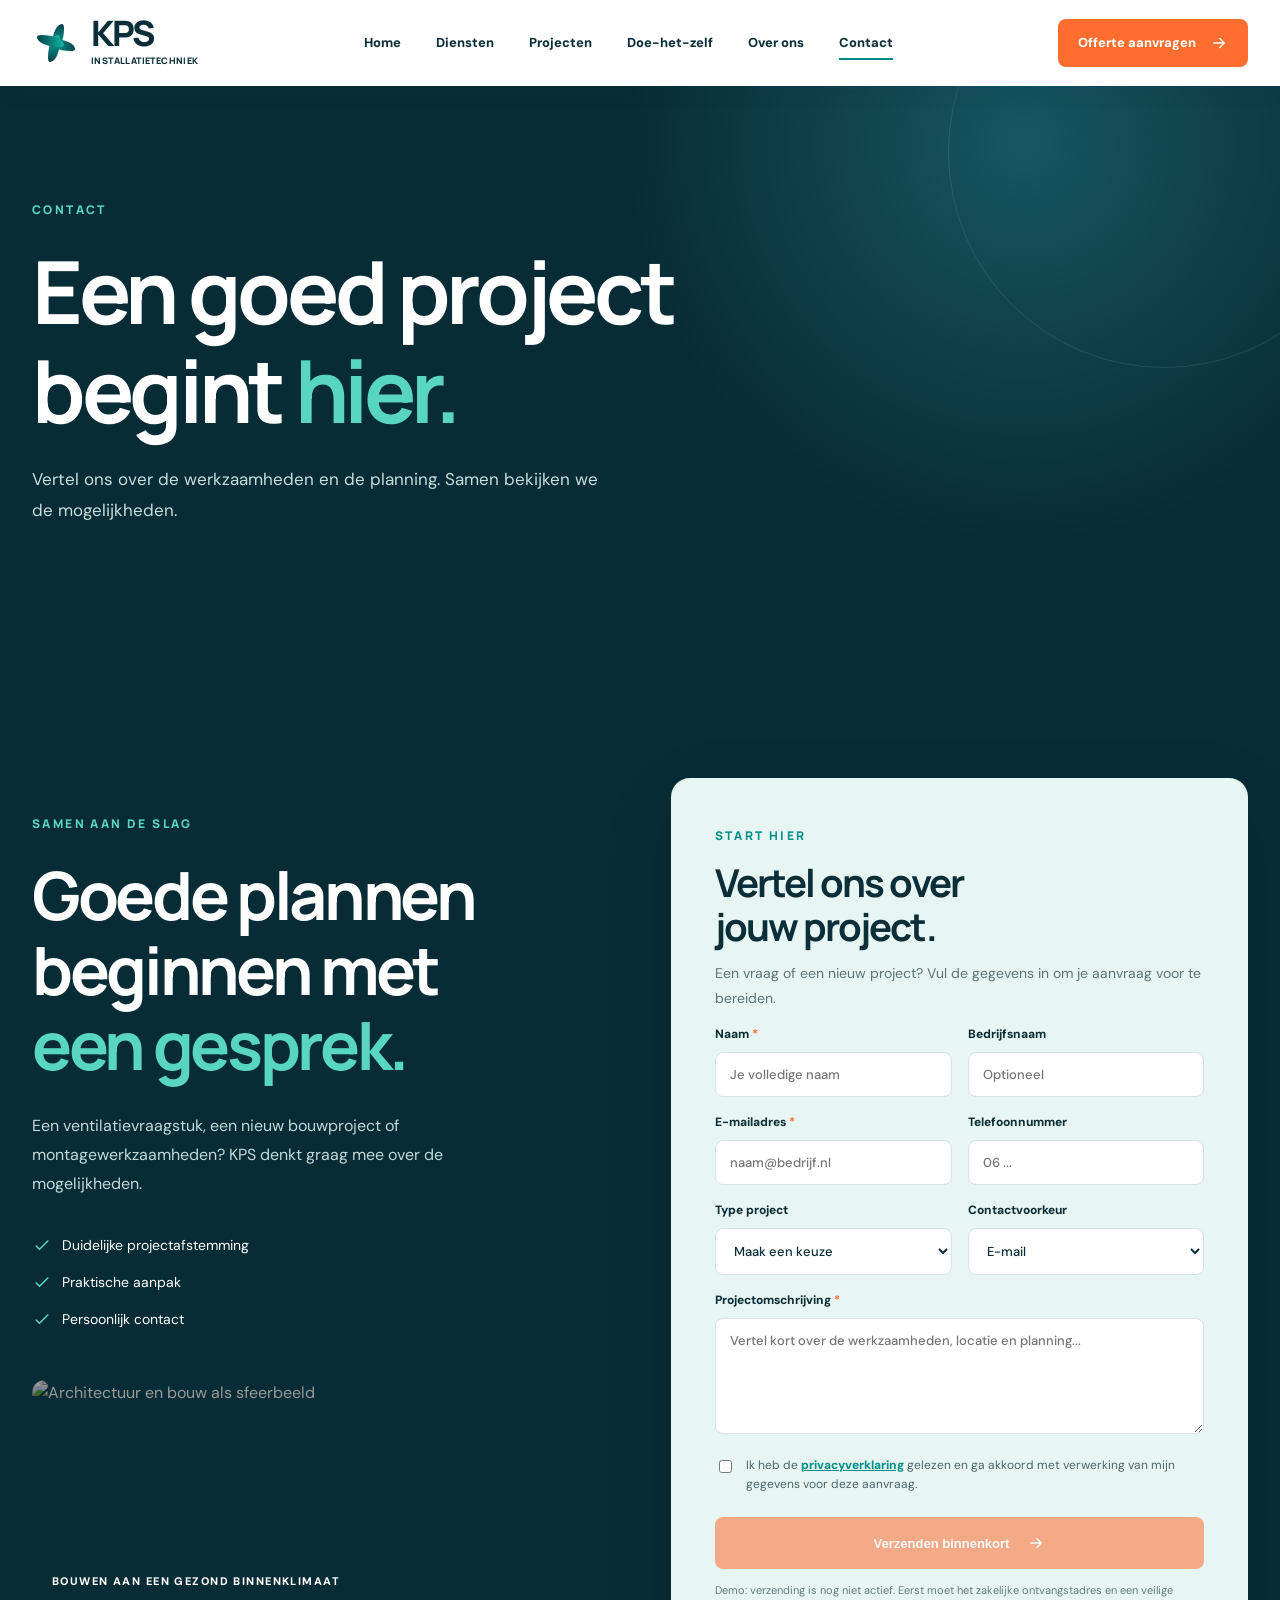
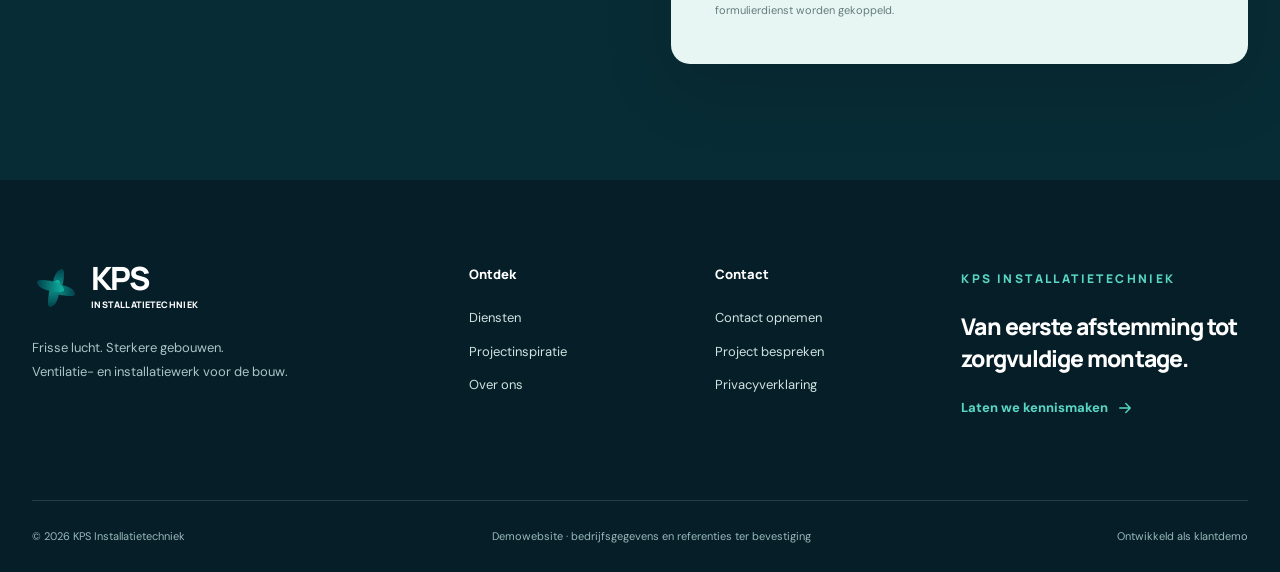
==== commit cd835636: "Link DIY webshop demo and style product cards" ====
--- a/contact.html
+++ b/contact.html
@@ -1 +1 @@
-<!doctype html><html lang="nl"><head><meta charset="utf-8"><meta name="viewport" content="width=device-width,initial-scale=1"><meta name="theme-color" content="#082c35"><meta name="robots" content="noindex,nofollow"><meta name="description" content="Contact opnemen met KPS Installatietechniek voor ventilatie- en montagewerk."><meta property="og:type" content="website"><meta property="og:title" content="Contact & offerte | KPS Installatietechniek"><meta property="og:description" content="Contact opnemen met KPS Installatietechniek voor ventilatie- en montagewerk."><title>Contact & offerte | KPS Installatietechniek</title><link rel="icon" href="assets/favicon.svg" type="image/svg+xml"><link rel="preconnect" href="https://images.unsplash.com"><link rel="stylesheet" href="assets/style.css"></head><body><a class="skip-link" href="#main">Ga naar inhoud</a><header class="site-header"><div class="container header-inner"><a class="brand" href="index.html" aria-label="KPS Installatietechniek home"><span class="logo-symbol" aria-hidden="true"><span></span><span></span><span></span><span></span></span><span class="brand-type"><strong>KPS</strong><small>INSTALLATIETECHNIEK</small></span></a><nav class="site-nav" id="site-nav" aria-label="Hoofdnavigatie"><a href="index.html">Home</a><a href="diensten.html">Diensten</a><a href="projecten.html">Projecten</a><a href="over-ons.html">Over ons</a><a href="contact.html">Contact</a></nav><a class="header-cta" href="contact.html">Offerte aanvragen <svg viewBox="0 0 24 24" width="24" height="24" fill="none" stroke="currentColor" stroke-width="1.8" stroke-linecap="round" stroke-linejoin="round" aria-hidden="true"><path d="M5 12h14m-6-6 6 6-6 6"/></svg></a><button class="menu-toggle" type="button" aria-label="Menu openen" aria-expanded="false" aria-controls="site-nav"><svg viewBox="0 0 24 24" width="24" height="24" fill="none" stroke="currentColor" stroke-width="1.8" stroke-linecap="round" stroke-linejoin="round" aria-hidden="true"><path d="M4 7h16M4 12h16M4 17h16"/></svg></button></div></header><main id="main"><section class="page-hero"><div class="container"><span class="overline">CONTACT</span><h1>Een goed project<br>begint <em>hier.</em></h1><p>Vertel ons over de werkzaamheden en de planning. Samen bekijken we de mogelijkheden.</p></div></section><section class="contact-section section-pad" id="contact"><div class="container contact-layout"><div class="contact-intro reveal"><span class="overline">SAMEN AAN DE SLAG</span><h2>Goede plannen<br>beginnen met<br><em>een gesprek.</em></h2><p>Een ventilatievraagstuk, een nieuw bouwproject of montagewerkzaamheden? KPS denkt graag mee over de mogelijkheden.</p><div class="contact-benefits"><span><svg viewBox="0 0 24 24" width="24" height="24" fill="none" stroke="currentColor" stroke-width="1.8" stroke-linecap="round" stroke-linejoin="round" aria-hidden="true"><path d="m5 12 4 4L19 6"/></svg> Duidelijke projectafstemming</span><span><svg viewBox="0 0 24 24" width="24" height="24" fill="none" stroke="currentColor" stroke-width="1.8" stroke-linecap="round" stroke-linejoin="round" aria-hidden="true"><path d="m5 12 4 4L19 6"/></svg> Praktische aanpak</span><span><svg viewBox="0 0 24 24" width="24" height="24" fill="none" stroke="currentColor" stroke-width="1.8" stroke-linecap="round" stroke-linejoin="round" aria-hidden="true"><path d="m5 12 4 4L19 6"/></svg> Persoonlijk contact</span></div><div class="contact-visual"><img src="https://images.unsplash.com/photo-1503387762-592deb58ef4e?auto=format&fit=crop&w=1200&q=85" loading="lazy" alt="Architectuur en bouw als sfeerbeeld"><span>BOUWEN AAN EEN GEZOND BINNENKLIMAAT</span></div></div><div class="quote-panel" id="aanvraag"><div class="quote-head"><span class="overline">START HIER</span><h2>Vertel ons over<br>jouw project.</h2><p>Een vraag of een nieuw project? Vul de gegevens in om je aanvraag voor te bereiden.</p></div><form id="contact-form" class="quote-form"><input class="honeypot" name="website" tabindex="-1" autocomplete="off" aria-hidden="true"><div class="form-grid"><label>Naam <span>*</span><input name="naam" autocomplete="name" required placeholder="Je volledige naam"></label><label>Bedrijfsnaam<input name="bedrijf" autocomplete="organization" placeholder="Optioneel"></label><label>E-mailadres <span>*</span><input type="email" name="email" autocomplete="email" required placeholder="naam@bedrijf.nl"></label><label>Telefoonnummer<input type="tel" name="telefoon" autocomplete="tel" placeholder="06 ..."></label><label>Type project<select name="dienst"><option value="">Maak een keuze</option><option>Nieuwbouw</option><option>Renovatie</option><option>Ventilatiekanalen</option><option>Ventilatie-installatie</option><option>Anders</option></select></label><label>Contactvoorkeur<select name="voorkeur"><option>E-mail</option><option>Telefonisch</option><option>Geen voorkeur</option></select></label><label class="full">Projectomschrijving <span>*</span><textarea name="bericht" rows="5" required placeholder="Vertel kort over de werkzaamheden, locatie en planning..."></textarea></label></div><label class="privacy-check"><input type="checkbox" name="privacy_akkoord" required><span>Ik heb de <a href="privacy.html">privacyverklaring</a> gelezen en ga akkoord met verwerking van mijn gegevens voor deze aanvraag.</span></label><button class="button button-orange button-wide" type="submit" disabled>Verzenden binnenkort <svg viewBox="0 0 24 24" width="24" height="24" fill="none" stroke="currentColor" stroke-width="1.8" stroke-linecap="round" stroke-linejoin="round" aria-hidden="true"><path d="M5 12h14m-6-6 6 6-6 6"/></svg></button><p class="form-status" role="status">Demo: verzending is nog niet actief. Eerst moet het zakelijke ontvangstadres en een veilige formulierdienst worden gekoppeld.</p></form></div></div></section></main><footer class="footer"><div class="container"><div class="footer-top"><div><a class="brand footer-brand" href="index.html"><span class="logo-symbol" aria-hidden="true"><span></span><span></span><span></span><span></span></span><span class="brand-type"><strong>KPS</strong><small>INSTALLATIETECHNIEK</small></span></a><p>Frisse lucht. Sterkere gebouwen.<br>Ventilatie- en installatiewerk voor de bouw.</p></div><div><h3>Ontdek</h3><a href="diensten.html">Diensten</a><a href="projecten.html">Projectinspiratie</a><a href="over-ons.html">Over ons</a></div><div><h3>Contact</h3><a href="contact.html">Contact opnemen</a><a href="contact.html#aanvraag">Project bespreken</a><a href="privacy.html">Privacyverklaring</a></div><div class="footer-note"><span class="overline">KPS INSTALLATIETECHNIEK</span><p>Van eerste afstemming tot zorgvuldige montage.</p><a href="contact.html" class="text-link">Laten we kennismaken <svg viewBox="0 0 24 24" width="24" height="24" fill="none" stroke="currentColor" stroke-width="1.8" stroke-linecap="round" stroke-linejoin="round" aria-hidden="true"><path d="M5 12h14m-6-6 6 6-6 6"/></svg></a></div></div><div class="footer-bottom"><span>© <span data-year>2026</span> KPS Installatietechniek</span><span>Demowebsite · bedrijfsgegevens en referenties ter bevestiging</span><span>Ontwikkeld als klantdemo</span></div></div></footer><script src="assets/main.js" defer></script></body></html>+<!doctype html><html lang="nl"><head><meta charset="utf-8"><meta name="viewport" content="width=device-width,initial-scale=1"><meta name="theme-color" content="#082c35"><meta name="robots" content="noindex,nofollow"><meta name="description" content="Contact opnemen met KPS Installatietechniek voor ventilatie- en montagewerk."><meta property="og:type" content="website"><meta property="og:title" content="Contact & offerte | KPS Installatietechniek"><meta property="og:description" content="Contact opnemen met KPS Installatietechniek voor ventilatie- en montagewerk."><title>Contact & offerte | KPS Installatietechniek</title><link rel="icon" href="assets/favicon.svg" type="image/svg+xml"><link rel="preconnect" href="https://images.unsplash.com"><link rel="stylesheet" href="assets/style.css"></head><body><a class="skip-link" href="#main">Ga naar inhoud</a><header class="site-header"><div class="container header-inner"><a class="brand" href="index.html" aria-label="KPS Installatietechniek home"><span class="logo-symbol" aria-hidden="true"><span></span><span></span><span></span><span></span></span><span class="brand-type"><strong>KPS</strong><small>INSTALLATIETECHNIEK</small></span></a><nav class="site-nav" id="site-nav" aria-label="Hoofdnavigatie"><a href="index.html">Home</a><a href="diensten.html">Diensten</a><a href="projecten.html">Projecten</a><a href="doe-het-zelf.html">Doe-het-zelf</a><a href="over-ons.html">Over ons</a><a href="contact.html">Contact</a></nav><a class="header-cta" href="contact.html">Offerte aanvragen <svg viewBox="0 0 24 24" width="24" height="24" fill="none" stroke="currentColor" stroke-width="1.8" stroke-linecap="round" stroke-linejoin="round" aria-hidden="true"><path d="M5 12h14m-6-6 6 6-6 6"/></svg></a><button class="menu-toggle" type="button" aria-label="Menu openen" aria-expanded="false" aria-controls="site-nav"><svg viewBox="0 0 24 24" width="24" height="24" fill="none" stroke="currentColor" stroke-width="1.8" stroke-linecap="round" stroke-linejoin="round" aria-hidden="true"><path d="M4 7h16M4 12h16M4 17h16"/></svg></button></div></header><main id="main"><section class="page-hero"><div class="container"><span class="overline">CONTACT</span><h1>Een goed project<br>begint <em>hier.</em></h1><p>Vertel ons over de werkzaamheden en de planning. Samen bekijken we de mogelijkheden.</p></div></section><section class="contact-section section-pad" id="contact"><div class="container contact-layout"><div class="contact-intro reveal"><span class="overline">SAMEN AAN DE SLAG</span><h2>Goede plannen<br>beginnen met<br><em>een gesprek.</em></h2><p>Een ventilatievraagstuk, een nieuw bouwproject of montagewerkzaamheden? KPS denkt graag mee over de mogelijkheden.</p><div class="contact-benefits"><span><svg viewBox="0 0 24 24" width="24" height="24" fill="none" stroke="currentColor" stroke-width="1.8" stroke-linecap="round" stroke-linejoin="round" aria-hidden="true"><path d="m5 12 4 4L19 6"/></svg> Duidelijke projectafstemming</span><span><svg viewBox="0 0 24 24" width="24" height="24" fill="none" stroke="currentColor" stroke-width="1.8" stroke-linecap="round" stroke-linejoin="round" aria-hidden="true"><path d="m5 12 4 4L19 6"/></svg> Praktische aanpak</span><span><svg viewBox="0 0 24 24" width="24" height="24" fill="none" stroke="currentColor" stroke-width="1.8" stroke-linecap="round" stroke-linejoin="round" aria-hidden="true"><path d="m5 12 4 4L19 6"/></svg> Persoonlijk contact</span></div><div class="contact-visual"><img src="https://images.unsplash.com/photo-1503387762-592deb58ef4e?auto=format&fit=crop&w=1200&q=85" loading="lazy" alt="Architectuur en bouw als sfeerbeeld"><span>BOUWEN AAN EEN GEZOND BINNENKLIMAAT</span></div></div><div class="quote-panel" id="aanvraag"><div class="quote-head"><span class="overline">START HIER</span><h2>Vertel ons over<br>jouw project.</h2><p>Een vraag of een nieuw project? Vul de gegevens in om je aanvraag voor te bereiden.</p></div><form id="contact-form" class="quote-form"><input class="honeypot" name="website" tabindex="-1" autocomplete="off" aria-hidden="true"><div class="form-grid"><label>Naam <span>*</span><input name="naam" autocomplete="name" required placeholder="Je volledige naam"></label><label>Bedrijfsnaam<input name="bedrijf" autocomplete="organization" placeholder="Optioneel"></label><label>E-mailadres <span>*</span><input type="email" name="email" autocomplete="email" required placeholder="naam@bedrijf.nl"></label><label>Telefoonnummer<input type="tel" name="telefoon" autocomplete="tel" placeholder="06 ..."></label><label>Type project<select name="dienst"><option value="">Maak een keuze</option><option>Nieuwbouw</option><option>Renovatie</option><option>Ventilatiekanalen</option><option>Ventilatie-installatie</option><option>Anders</option></select></label><label>Contactvoorkeur<select name="voorkeur"><option>E-mail</option><option>Telefonisch</option><option>Geen voorkeur</option></select></label><label class="full">Projectomschrijving <span>*</span><textarea name="bericht" rows="5" required placeholder="Vertel kort over de werkzaamheden, locatie en planning..."></textarea></label></div><label class="privacy-check"><input type="checkbox" name="privacy_akkoord" required><span>Ik heb de <a href="privacy.html">privacyverklaring</a> gelezen en ga akkoord met verwerking van mijn gegevens voor deze aanvraag.</span></label><button class="button button-orange button-wide" type="submit" disabled>Verzenden binnenkort <svg viewBox="0 0 24 24" width="24" height="24" fill="none" stroke="currentColor" stroke-width="1.8" stroke-linecap="round" stroke-linejoin="round" aria-hidden="true"><path d="M5 12h14m-6-6 6 6-6 6"/></svg></button><p class="form-status" role="status">Demo: verzending is nog niet actief. Eerst moet het zakelijke ontvangstadres en een veilige formulierdienst worden gekoppeld.</p></form></div></div></section></main><footer class="footer"><div class="container"><div class="footer-top"><div><a class="brand footer-brand" href="index.html"><span class="logo-symbol" aria-hidden="true"><span></span><span></span><span></span><span></span></span><span class="brand-type"><strong>KPS</strong><small>INSTALLATIETECHNIEK</small></span></a><p>Frisse lucht. Sterkere gebouwen.<br>Ventilatie- en installatiewerk voor de bouw.</p></div><div><h3>Ontdek</h3><a href="diensten.html">Diensten</a><a href="projecten.html">Projectinspiratie</a><a href="over-ons.html">Over ons</a></div><div><h3>Contact</h3><a href="contact.html">Contact opnemen</a><a href="contact.html#aanvraag">Project bespreken</a><a href="privacy.html">Privacyverklaring</a></div><div class="footer-note"><span class="overline">KPS INSTALLATIETECHNIEK</span><p>Van eerste afstemming tot zorgvuldige montage.</p><a href="contact.html" class="text-link">Laten we kennismaken <svg viewBox="0 0 24 24" width="24" height="24" fill="none" stroke="currentColor" stroke-width="1.8" stroke-linecap="round" stroke-linejoin="round" aria-hidden="true"><path d="M5 12h14m-6-6 6 6-6 6"/></svg></a></div></div><div class="footer-bottom"><span>© <span data-year>2026</span> KPS Installatietechniek</span><span>Demowebsite · bedrijfsgegevens en referenties ter bevestiging</span><span>Ontwikkeld als klantdemo</span></div></div></footer><script src="assets/main.js" defer></script></body></html>
--- a/assets/style.css
+++ b/assets/style.css
@@ -1,38 +1,20 @@
-:root{--navy:#102d38;--teal:#0d8e8b;--mint:#bde8d5;--cream:#f5f5ef;--ink:#18353d;--white:#fff;--orange:#ffb86b}*{box-sizing:border-box}html{scroll-behavior:smooth}body{margin:0;font:16px/1.65 system-ui,-apple-system,Segoe UI,sans-serif;color:var(--ink);background:var(--cream)}a{color:inherit}img{max-width:100%}.wrap{max-width:1160px;margin:auto;padding:0 24px}.top{background:var(--navy);color:white}.nav{display:flex;align-items:center;justify-content:space-between;min-height:82px;gap:20px}.brand{text-decoration:none;display:flex;align-items:center;gap:12px;font-weight:900;letter-spacing:.08em}.brand svg{width:46px;height:46px}.brand span small{display:block;font-size:10px;letter-spacing:.23em;color:var(--mint)}.links{display:flex;gap:27px;align-items:center}.links a{text-decoration:none;font-weight:650;font-size:14px}.links a:hover{color:var(--mint)}.btn{display:inline-flex;align-items:center;justify-content:center;gap:9px;padding:14px 22px;border-radius:8px;background:var(--teal);color:white;text-decoration:none;font-weight:800;border:2px solid var(--teal);transition:.2s;cursor:pointer}.btn:hover{transform:translateY(-2px);background:#076b6a}.btn.alt{background:transparent;border-color:#fff}.btn.light{background:var(--navy);border-color:var(--navy)}.menu{display:none;background:none;border:1px solid #ffffff66;color:white;border-radius:7px;padding:8px 11px;font-size:23px}.hero{background:var(--navy);color:white;overflow:hidden}.hero-grid{display:grid;grid-template-columns:1.05fr .95fr;align-items:center;gap:60px;min-height:590px;padding-top:55px;padding-bottom:75px}.eyebrow{color:#7bd9bf;text-transform:uppercase;font-size:12px;letter-spacing:.19em;font-weight:900}.hero h1,.pagehead h1{font-size:clamp(42px,5.6vw,77px);letter-spacing:-.065em;line-height:1.08;margin:22px 0}.hero h1 em{color:var(--mint);font-style:normal}.hero p{max-width:540px;font-size:18px;color:#d5e5e5}.actions{display:flex;gap:12px;flex-wrap:wrap;margin-top:30px}.visual{position:relative;min-height:410px;border-radius:30px;background:linear-gradient(145deg,#2b6872,#0d8e8b 60%,#bde8d5);display:grid;place-items:center;box-shadow:20px 20px 0 #ffffff0d}.visual svg{width:86%;filter:drop-shadow(0 18px 22px #082f3b55)}.float{position:absolute;bottom:20px;left:-20px;background:white;color:var(--navy);border-radius:12px;padding:15px 22px;box-shadow:0 15px 35px #0002;font-weight:800}.stats{background:var(--mint);padding:23px 0}.stats .wrap{display:flex;gap:28px;justify-content:space-between;flex-wrap:wrap;font-weight:800}.section{padding:95px 0}.section h2{font-size:clamp(32px,4vw,51px);line-height:1.15;letter-spacing:-.045em;margin:10px 0 18px}.lead{max-width:690px;color:#536b70;font-size:18px}.cards{display:grid;grid-template-columns:repeat(3,1fr);gap:22px;margin-top:38px}.card{background:white;border:1px solid #dfe9e5;border-radius:18px;padding:30px;box-shadow:0 12px 32px #10323a0a}.card svg{width:48px;height:48px;color:var(--teal)}.card h3{font-size:22px;line-height:1.3}.card p{color:#5c7275}.card a{color:#087b79;font-weight:800;text-underline-offset:4px}.split{display:grid;grid-template-columns:1fr 1fr;gap:65px;align-items:center}.panel{background:#d9eee6;border-radius:26px;padding:45px;min-height:350px}.panel svg{width:100%;max-height:320px}.checks{padding:0;list-style:none}.checks li{padding:10px 0 10px 32px;position:relative}.checks li:before{content:'✓';position:absolute;left:0;color:var(--teal);font-weight:900}.dark{background:var(--navy);color:white}.dark .lead{color:#d2e0df}.steps{display:grid;grid-template-columns:repeat(3,1fr);gap:25px;margin-top:35px}.step{border-top:2px solid #75bdb0;padding-top:20px}.step b{color:#91dbc4;font-size:13px}.step h3{font-size:22px}.cta{background:var(--teal);color:white;text-align:center;padding:75px 20px}.cta h2{font-size:clamp(32px,4vw,55px);line-height:1.15}.cta .btn{background:white;color:var(--navy);border-color:white}.footer{background:#09242d;color:#c9dcda;padding:50px 0 25px}.footgrid{display:grid;grid-template-columns:2fr 1fr 1fr;gap:35px}.footer a{text-decoration:none}.footer a:hover{color:white}.footer h4{color:white}.footbottom{border-top:1px solid #ffffff20;margin-top:35px;padding-top:22px;font-size:13px}.pagehead{background:var(--navy);color:white;padding:85px 0}.pagehead h1{font-size:clamp(40px,5vw,66px)}.pagehead p{color:#d5e5e5;max-width:680px}.formbox{background:white;border-radius:20px;padding:35px;border:1px solid #e0e9e5}.formgrid{display:grid;grid-template-columns:1fr 1fr;gap:18px}label{display:block;font-weight:700;font-size:14px}input,textarea,select{width:100%;border:1px solid #b8cbc8;border-radius:7px;padding:13px;font:inherit;margin-top:6px;background:white}textarea{min-height:140px;resize:vertical}.wide{grid-column:1/-1}.small{font-size:13px;color:#647b7e}.note{background:#e0f2ea;padding:18px;border-radius:10px}.sr{position:absolute;width:1px;height:1px;overflow:hidden;clip:rect(0,0,0,0)}@media(max-width:800px){.hero-grid,.split{grid-template-columns:1fr}.hero-grid{gap:20px}.visual{min-height:310px}.cards,.steps{grid-template-columns:1fr 1fr}.footgrid{grid-template-columns:1fr 1fr}.links{display:none;position:absolute;top:82px;left:0;right:0;background:var(--navy);padding:22px 24px;flex-direction:column;align-items:stretch;z-index:10}.links.open{display:flex}.menu{display:block}.top{position:relative;z-index:20}}@media(max-width:570px){.cards,.steps,.footgrid,.formgrid{grid-template-columns:1fr}.section{padding:65px 0}.hero-grid{padding-top:30px}.visual{min-height:250px}.float{left:8px}.panel{padding:22px}.wide{grid-column:auto}}
-.projectcard{padding:0;overflow:hidden}.projectcard img{width:100%;height:230px;object-fit:cover;display:block;background:#dceae6}.projectcaption{padding:26px}.honeypot{position:absolute;left:-9999px;opacity:0;pointer-events:none}input:focus,textarea:focus,select:focus{outline:3px solid #9adccc;outline-offset:2px}
+@import url('https://fonts.googleapis.com/css2?family=DM+Sans:wght@400;500;600;700;800&family=Manrope:wght@400;500;600;700;800&display=swap');
+:root{--navy:#082c35;--navy2:#05232c;--ink:#0b2e38;--teal:#008f88;--aqua:#59d6c3;--mint:#b3f0e2;--orange:#ff6d2f;--cream:#f5f8f7;--muted:#61727a;--line:#dce7e6;--white:#fff}
+*{box-sizing:border-box}html{scroll-behavior:smooth}body{margin:0;color:var(--ink);font:16px/1.65 'DM Sans',sans-serif;background:#fff;-webkit-font-smoothing:antialiased}h1,h2,h3,p{margin-top:0}h1,h2,h3{font-family:Manrope,sans-serif;letter-spacing:-.05em;line-height:1.13}h2{font-size:clamp(35px,4.3vw,65px)}h3{font-size:21px}p{line-height:1.8}a{color:inherit}img{max-width:100%}svg{flex:none}.container{width:min(100% - 64px,1370px);margin-inline:auto}.skip-link{position:absolute;top:-80px;left:10px;z-index:100;padding:12px;background:white}.skip-link:focus{top:10px}.site-header{position:sticky;top:0;z-index:100;background:#fff;box-shadow:0 3px 30px #0c35400b}.header-inner{height:86px;display:flex;align-items:center;gap:38px}.brand{display:flex;align-items:center;gap:13px;text-decoration:none;white-space:nowrap}.logo-symbol{width:46px;height:46px;position:relative;display:inline-block}.logo-symbol span{position:absolute;left:20px;top:4px;width:12px;height:27px;background:linear-gradient(#03414d,#10b6a4);border-radius:100% 20% 100% 20%;transform-origin:4px 19px}.logo-symbol span:nth-child(2){transform:rotate(90deg)}.logo-symbol span:nth-child(3){transform:rotate(180deg)}.logo-symbol span:nth-child(4){transform:rotate(270deg)}.brand-type strong{display:block;font:800 35px/.85 Manrope,sans-serif;letter-spacing:-.065em}.brand-type small{display:block;font:800 9px/1.4 Manrope,sans-serif;letter-spacing:.045em;margin-top:6px}.site-nav{display:flex;align-items:center;justify-content:center;gap:35px;flex:1}.site-nav a{text-decoration:none;font-size:13px;font-weight:800;position:relative;padding:10px 0}.site-nav a:after{content:'';position:absolute;bottom:4px;left:0;right:100%;height:2px;background:var(--teal);transition:right .3s}.site-nav a:hover:after,.site-nav a[aria-current=page]:after{right:0}.header-cta{display:inline-flex;align-items:center;gap:14px;background:var(--orange);color:white;padding:13px 20px;border-radius:8px;text-decoration:none;font-size:13px;font-weight:800;transition:transform .25s,background .25s}.header-cta:hover,.button:hover{transform:translateY(-3px)}.header-cta svg,.button svg{width:18px;height:18px}.menu-toggle{display:none;background:none;border:1px solid var(--line);border-radius:8px;padding:10px;color:var(--ink);cursor:pointer}
+.hero{position:relative;min-height:730px;background:var(--navy);color:white;overflow:hidden}.hero-photo{position:absolute;inset:0;background-size:cover;background-position:center;transform:scale(1.035);animation:heroZoom 18s ease-in-out infinite alternate}.hero-orbit{position:absolute;width:600px;height:600px;border:1px solid #ffffff1a;border-radius:50%;top:-260px;right:-160px;pointer-events:none}.hero-inner{position:relative;min-height:665px;display:flex;align-items:center;justify-content:space-between;gap:30px}.hero-copy{max-width:790px;padding:75px 0}.eyebrow,.overline{font:800 12px/1.4 Manrope,sans-serif;letter-spacing:.2em;color:var(--teal);text-transform:uppercase}.eyebrow.light{color:#a5f6e7}.eyebrow-dot{display:inline-block;width:9px;height:9px;border-radius:50%;background:var(--aqua);margin-right:9px;box-shadow:0 0 0 6px #59d6c326}.hero h1{font-size:clamp(58px,6.6vw,110px);line-height:1.06;letter-spacing:-.075em;margin:25px 0}.hero h1 em,.page-hero em,.section-heading em,.feature-content em,.contact-intro em,.faq-layout em{font-style:normal;color:var(--aqua)}.hero-copy>p{font-size:17px;color:#d3e2e5;max-width:540px}.hero-actions{display:flex;flex-wrap:wrap;gap:13px;margin:31px 0}.button{display:inline-flex;align-items:center;justify-content:center;gap:18px;min-height:52px;border-radius:8px;padding:15px 23px;font-size:13px;font-weight:800;text-decoration:none;border:1px solid transparent;cursor:pointer;transition:transform .25s,background .25s,box-shadow .25s}.button-orange{background:var(--orange);color:white;box-shadow:0 12px 28px #ff6d2f24}.button-orange:hover{background:#e75a1d;box-shadow:0 18px 35px #ff6d2f44}.button-outline{border-color:#ffffff80;color:white;background:#ffffff09}.button-outline:hover{background:#ffffff20}.button-dark{background:var(--navy);color:white}.button-wide{width:100%}.button:disabled{opacity:.55;cursor:not-allowed;transform:none;box-shadow:none}.hero-features{display:flex;gap:27px;flex-wrap:wrap;margin-top:43px}.hero-features span{display:flex;align-items:center;gap:9px;font-size:12px;font-weight:700;color:#e4f1f1}.hero-features svg{color:var(--aqua);width:22px;height:22px}.hero-floating{align-self:center;background:#e6f8f4e8;backdrop-filter:blur(16px);padding:28px 28px 26px;border-radius:16px;color:var(--ink);min-width:252px;box-shadow:0 22px 80px #0003;display:flex;flex-direction:column;gap:16px;animation:float 7s ease-in-out infinite}.float-kicker{font-size:11px;font-weight:800;letter-spacing:.14em;color:var(--teal)}.hero-floating>span:not(.float-kicker){display:flex;align-items:center;gap:10px;font-size:12px;font-weight:800}.hero-floating svg{color:var(--teal);width:19px;height:19px}.hero-bottom{position:relative;background:#04283280;color:#b5d0d0;font-size:10px;font-weight:800;letter-spacing:.2em}.hero-bottom .container{min-height:65px;display:flex;align-items:center;gap:20px}.scroll-line{width:55px;height:1px;background:var(--aqua)}.hero-bottom .container span:last-child{margin-left:auto}.trust-strip{background:#ecf6f3;border-bottom:1px solid #d6eae5}.trust-items{min-height:86px;display:flex;justify-content:space-between;align-items:center;gap:20px;flex-wrap:wrap}.trust-items span{display:flex;align-items:center;gap:12px;font-size:12px;font-weight:800}.trust-items svg{color:var(--teal);width:23px;height:23px}
+.section-pad{padding:116px 0}.section-heading{display:flex;justify-content:space-between;gap:50px;align-items:end;margin-bottom:44px}.section-heading h2{margin:14px 0 0}.section-heading h2 em{color:var(--teal)}.heading-side{max-width:330px;color:var(--muted);font-size:15px}.text-link{display:inline-flex;align-items:center;gap:12px;font-size:13px;font-weight:800;color:var(--teal);text-decoration:none;margin-top:10px}.text-link svg{width:18px;height:18px;transition:transform .25s}.text-link:hover svg{transform:translateX(5px)}.service-grid{display:grid;grid-template-columns:repeat(4,1fr);gap:18px}.service-card{display:flex;flex-direction:column;min-height:315px;padding:27px;background:#fff;border:1px solid var(--line);border-radius:16px;text-decoration:none;box-shadow:0 12px 35px #092d3608;transition:transform .35s,box-shadow .35s,border-color .35s}.service-card:hover{transform:translateY(-10px);box-shadow:0 28px 55px #082c351b;border-color:#8edacb}.service-top{display:flex;justify-content:space-between;align-items:start;margin-bottom:29px}.icon-frame{width:60px;height:60px;display:grid;place-items:center;background:#e6f8f3;border-radius:13px;color:var(--teal)}.icon-frame svg{width:29px;height:29px}.card-num{font-size:12px;color:#a3b8b9;font-weight:800}.service-card h3{margin:0 0 12px}.service-card p{font-size:14px;color:var(--muted);margin-bottom:25px}.round-arrow{margin-top:auto;align-self:end;width:37px;height:37px;border-radius:50%;display:grid;place-items:center;background:#e7f3f1;transition:background .25s,transform .25s}.round-arrow svg{width:17px}.service-card:hover .round-arrow{background:var(--aqua);transform:rotate(-35deg)}.statement{background:var(--navy);color:white;padding:85px 0}.statement-inner{position:relative}.statement .overline{color:var(--aqua)}.statement p{font:800 clamp(27px,3.6vw,53px)/1.35 Manrope,sans-serif;letter-spacing:-.055em;max-width:1100px;margin:20px 0 0}.statement p em{color:var(--aqua);font-style:normal}.statement-star{position:absolute;right:0;top:10px;color:var(--aqua)}.statement-star svg{width:48px;height:48px}.project-section{background:var(--cream)}.project-grid{display:grid;grid-template-columns:repeat(4,1fr);gap:24px}.project-card{min-width:0}.project-image{height:260px;position:relative;border-radius:13px;overflow:hidden;background:#cbdcdb}.project-image img{width:100%;height:100%;object-fit:cover;display:block;transition:transform .7s}.project-card:hover img{transform:scale(1.08)}.photo-label{position:absolute;left:12px;bottom:12px;font-size:10px;font-weight:800;background:#062b36c9;color:white;padding:7px 10px;border-radius:5px}.project-meta{display:flex;justify-content:space-between;align-items:center;color:var(--teal);font-size:10px;letter-spacing:.1em;font-weight:800;margin:20px 0 8px}.project-meta svg{width:19px;height:19px}.project-card h3{margin:0 0 8px;font-size:20px}.project-card p{font-size:13px;color:var(--muted);margin:0}.feature-section{display:grid;grid-template-columns:1fr 1fr;min-height:620px}.feature-image{min-height:480px;background:#d6e6e1}.feature-image img{width:100%;height:100%;object-fit:cover;display:block}.feature-content{padding:clamp(50px,7vw,115px);background:#e5f5f0;display:flex;flex-direction:column;justify-content:center;align-items:flex-start}.feature-content h2{margin:20px 0}.feature-content h2 em{color:var(--teal)}.feature-content>p{max-width:520px;color:#4c666c}.feature-points{display:flex;flex-direction:column;gap:13px;margin:12px 0 28px}.feature-points span{display:flex;align-items:center;gap:12px;font-size:14px;font-weight:700}.feature-points svg{width:20px;color:var(--teal)}.process-section{background:white}.process-grid{display:grid;grid-template-columns:repeat(3,1fr);gap:20px}.process-item{position:relative;border-top:2px solid var(--teal);padding:35px 24px 30px 0}.process-item>span{font:800 54px/1 Manrope;color:#d6ece7;display:block;margin-bottom:16px}.process-item>svg{position:absolute;right:30px;top:30px;color:var(--teal);width:30px;height:30px}.process-item h3{font-size:25px;margin-bottom:10px}.process-item p{color:var(--muted);font-size:14px;max-width:310px}.faq-section{background:#f2f8f5}.faq-layout{display:grid;grid-template-columns:1fr 1.35fr;gap:100px}.faq-layout h2{margin:18px 0}.faq-layout h2 em{color:var(--teal)}.faq-layout>div:first-child p{color:var(--muted)}.faq-list details{border-bottom:1px solid #cddfda;padding:22px 0}.faq-list summary{cursor:pointer;list-style:none;font-weight:800;display:flex;align-items:center;justify-content:space-between;gap:20px}.faq-list summary::-webkit-details-marker{display:none}.faq-list summary svg{width:20px;color:var(--teal);transition:transform .3s}.faq-list details[open] summary svg{transform:rotate(180deg)}.faq-list details p{color:var(--muted);font-size:14px;margin:15px 0 0}
+.contact-section{background:var(--navy);color:white}.contact-layout{display:grid;grid-template-columns:1fr 1.05fr;gap:clamp(35px,7vw,110px);align-items:start}.contact-intro{padding-top:32px}.contact-intro .overline{color:var(--aqua)}.contact-intro h2{font-size:clamp(45px,5.2vw,78px);margin:20px 0 30px}.contact-intro>p{max-width:490px;color:#c2d9db}.contact-benefits{display:flex;flex-direction:column;gap:13px;margin:35px 0}.contact-benefits span{display:flex;align-items:center;gap:10px;font-size:14px}.contact-benefits svg{width:20px;color:var(--aqua)}.contact-visual{position:relative;height:230px;border-radius:13px;overflow:hidden;margin-top:48px}.contact-visual img{width:100%;height:100%;object-fit:cover;filter:brightness(.6)}.contact-visual span{position:absolute;left:20px;bottom:20px;color:white;font-size:11px;font-weight:800;letter-spacing:.13em}.quote-panel{background:#e7f6f2;color:var(--ink);padding:clamp(28px,3.4vw,48px);border-radius:19px;box-shadow:0 25px 70px #0002}.quote-head .overline{color:var(--teal)}.quote-head h2{font-size:clamp(30px,3vw,43px);margin:13px 0}.quote-head p{font-size:14px;color:#5c7478}.form-grid{display:grid;grid-template-columns:1fr 1fr;gap:16px}.form-grid label{display:block;font-size:12px;font-weight:800}.form-grid label span{color:var(--orange)}.form-grid label.full{grid-column:1/-1}.quote-form input:not([type=checkbox]),.quote-form select,.quote-form textarea{display:block;width:100%;margin-top:7px;border:1px solid #d4e5e2;border-radius:8px;background:white;color:var(--ink);padding:13px 14px;font:500 13px 'DM Sans',sans-serif;outline:none;transition:border-color .2s,box-shadow .2s}.quote-form input:focus,.quote-form select:focus,.quote-form textarea:focus{border-color:var(--teal);box-shadow:0 0 0 3px #008f881c}.quote-form textarea{resize:vertical;min-height:116px}.privacy-check{display:flex;align-items:flex-start;gap:11px;margin:22px 0;font-size:12px;color:#4b656b}.privacy-check input{margin-top:4px;accent-color:var(--teal)}.privacy-check a{color:var(--teal);font-weight:800}.form-status{font-size:11px;color:#647c7d;margin:12px 0 0}.honeypot{position:absolute!important;left:-9999px!important;opacity:0!important;pointer-events:none!important}.page-hero{position:relative;overflow:hidden;background:radial-gradient(circle at 80% 10%,#165661,transparent 35%),var(--navy);color:white;padding:110px 0 120px}.page-hero h1{font-size:clamp(52px,6.8vw,100px);margin:20px 0 25px}.page-hero p{color:#c7dedf;max-width:570px;font-size:17px}.page-hero .overline{color:var(--aqua)}.page-hero:after{content:"";position:absolute;width:430px;height:430px;border:1px solid #ffffff17;border-radius:50%;right:-100px;top:-150px;pointer-events:none}.disclaimer{font-size:12px;color:var(--muted);margin-top:30px}.prose{max-width:850px}.prose h2{font-size:31px;margin-top:38px}.prose p{color:var(--muted)}.footer{background:#051e27;color:#d0e3e2;padding:85px 0 26px}.footer-top{display:grid;grid-template-columns:2fr 1fr 1fr 1.5fr;gap:55px}.footer .brand{color:white}.footer-brand{margin-bottom:25px}.footer .brand-type strong{font-size:32px}.footer p{font-size:13px;color:#aac6c9}.footer h3{font:800 13px Manrope;margin:0 0 24px;color:white;letter-spacing:0}.footer-top>div>a:not(.brand){display:flex;align-items:center;gap:8px;margin-bottom:12px;text-decoration:none;font-size:13px}.footer a:hover{color:var(--aqua)}.footer-note .overline{color:var(--aqua)}.footer-note p{font:800 23px/1.4 Manrope;color:white;letter-spacing:-.04em;margin-top:18px}.footer-note .text-link{color:var(--aqua)}.footer-bottom{display:flex;justify-content:space-between;gap:20px;border-top:1px solid #ffffff24;padding-top:26px;margin-top:70px;font-size:11px;color:#9ab8bc}
+.reveal{opacity:1;transform:none}.js-motion .reveal{opacity:0;transform:translateY(28px);transition:opacity .7s ease,transform .7s cubic-bezier(.2,.8,.2,1)}.js-motion .reveal.visible{opacity:1;transform:translateY(0)}@keyframes heroZoom{from{transform:scale(1.035)}to{transform:scale(1.11)}}@keyframes float{0%,100%{transform:translateY(0)}50%{transform:translateY(-12px)}}
+a:focus-visible,button:focus-visible,input:focus-visible,select:focus-visible,textarea:focus-visible,summary:focus-visible{outline:3px solid var(--orange);outline-offset:3px}
+@media(max-width:1180px){.site-nav{gap:20px}.hero-floating{display:none}.service-grid{grid-template-columns:repeat(2,1fr)}.project-grid{grid-template-columns:repeat(2,1fr)}.hero{min-height:670px}.hero-inner{min-height:605px}.footer-top{gap:30px}}
+@media(max-width:850px){.container{width:min(100% - 40px,1370px)}.header-inner{height:75px}.site-nav{display:none;position:absolute;top:75px;left:0;right:0;background:white;padding:22px 25px 30px;box-shadow:0 20px 35px #092b3526;flex-direction:column;align-items:stretch;gap:5px}.site-nav.open{display:flex}.site-nav a{font-size:16px}.menu-toggle{display:flex;margin-left:auto}.header-cta{margin-left:auto}.hero h1{font-size:clamp(55px,9vw,90px)}.section-heading{align-items:start;flex-direction:column;gap:15px}.heading-side{max-width:650px}.feature-section{grid-template-columns:1fr}.feature-image{min-height:380px;height:420px}.feature-content{padding:70px 35px}.faq-layout{grid-template-columns:1fr;gap:35px}.contact-layout{grid-template-columns:1fr;gap:35px}.contact-intro{padding-top:0}.contact-visual{display:none}.footer-top{grid-template-columns:1fr 1fr}.footer-bottom{flex-wrap:wrap}.trust-items{justify-content:center;padding:18px 0}}
+@media(max-width:570px){.container{width:min(100% - 34px,1370px)}.brand-type strong{font-size:29px}.brand-type small{font-size:8px}.logo-symbol{transform:scale(.86);margin-right:-4px}.header-cta{display:none}.hero{min-height:650px}.hero-inner{min-height:590px}.hero-copy{padding:75px 0 45px}.hero h1{font-size:clamp(51px,11.7vw,74px)}.hero-copy>p{font-size:15px}.hero-actions{align-items:stretch}.hero-actions .button{width:100%}.hero-features{gap:14px;margin-top:25px}.hero-features span{font-size:10px}.hero-bottom .container span:last-child{display:none}.section-pad{padding:75px 0}.section-heading h2{font-size:38px}.service-grid,.project-grid,.process-grid,.form-grid{grid-template-columns:1fr}.service-card{min-height:250px}.project-image{height:255px}.feature-content{padding:65px 20px}.feature-image{height:290px;min-height:290px}.statement{padding:70px 0}.statement p{font-size:30px}.statement-star{display:none}.quote-panel{padding:25px 19px}.form-grid label.full{grid-column:auto}.page-hero{padding:85px 0}.page-hero h1{font-size:53px}.footer{padding-top:65px}.footer-top{grid-template-columns:1fr 1fr;gap:35px 20px}.footer-top>div:first-child,.footer-note{grid-column:1/-1}.footer-bottom{margin-top:45px}.trust-items{gap:12px;justify-content:flex-start}.trust-items span{width:calc(50% - 8px);font-size:10px}.trust-items svg{width:20px;height:20px}}
+@media(prefers-reduced-motion:reduce){*,*:before,*:after{scroll-behavior:auto!important;animation:none!important;transition:none!important}.js-motion .reveal{opacity:1!important;transform:none!important}}
 
-/* Signature visual system */
-:root{--orange:#ffab61;--navy:#082b36;--teal:#078e8b;--mint:#b9f0df}
-body{overflow-x:hidden}
-::selection{background:#b9f0df;color:#092d36}
-.top{position:sticky;top:0;z-index:50;background:#082b36f5;backdrop-filter:blur(18px);border-bottom:1px solid #ffffff20}
-.nav{min-height:78px}.brand svg{transition:transform .6s cubic-bezier(.2,.7,.2,1)}.brand:hover svg{transform:rotate(-10deg) scale(1.08)}
-.links a:not(.btn){position:relative}.links a:not(.btn)::after{content:"";position:absolute;left:0;right:100%;bottom:-6px;height:2px;background:var(--mint);transition:right .3s}.links a:not(.btn):hover::after,.links a[aria-current="page"]:not(.btn)::after{right:0}
-.btn{box-shadow:0 12px 30px #062c3520;position:relative;overflow:hidden;isolation:isolate;transition:transform .25s,box-shadow .25s,background .25s}
-.btn:hover{transform:translateY(-4px);box-shadow:0 18px 34px #062c3540}
-.btn:focus-visible,a:focus-visible,.menu:focus-visible{outline:3px solid var(--orange);outline-offset:4px}
-.hero{position:relative;background:radial-gradient(circle at 80% 15%,#1d5961 0,transparent 44%),linear-gradient(120deg,#07232e,#103a46 70%,#0b2934)}
-.hero:before{content:"";position:absolute;inset:0;pointer-events:none;opacity:.13;background-image:linear-gradient(#b9f0df33 1px,transparent 1px),linear-gradient(90deg,#b9f0df33 1px,transparent 1px);background-size:56px 56px;mask-image:linear-gradient(90deg,transparent,#000)}
-.hero-grid{position:relative;min-height:640px}.hero h1{font-size:clamp(49px,6.2vw,88px)}.hero h1 em{background:linear-gradient(90deg,#b9f0df,#69cdbf);background-clip:text;-webkit-background-clip:text;color:transparent}
-.visual{background:linear-gradient(140deg,#134451,#0b7779 58%,#7acdb5);box-shadow:20px 20px 0 #ffffff0d,0 35px 75px #0005;animation:visual-float 7s ease-in-out infinite}
-.visual svg{animation:visual-breathe 7s ease-in-out infinite}.float{animation:badge-float 5s ease-in-out infinite}
-.eyebrow{display:inline-flex;align-items:center;gap:9px}.eyebrow:before{content:"";display:inline-block;width:18px;height:2px;background:currentColor}
-.section{position:relative}.section h2{max-width:840px}.card{transition:transform .35s cubic-bezier(.2,.8,.2,1),box-shadow .35s,border-color .35s}.card:hover{transform:translateY(-9px);box-shadow:0 25px 55px #092d3620;border-color:#7bd5bf}.card svg{transition:transform .4s}.card:hover svg{transform:rotate(-8deg) scale(1.09)}
-.projectcard img{transition:transform .7s cubic-bezier(.2,.7,.2,1);height:255px}.projectcard:hover img{transform:scale(1.06)}
-.panel{background:linear-gradient(140deg,#d9eee6,#b8e5d6);box-shadow:inset 0 0 0 1px #ffffff80}
-.dark{background:linear-gradient(120deg,#072630,#104651)}.step{transition:transform .3s}.step:hover{transform:translateY(-5px)}
-.cta{background:radial-gradient(circle at 10% 50%,#ffffff20,transparent 30%),linear-gradient(110deg,#078c89,#0a6d76);position:relative;overflow:hidden}
-.cta:after{content:"";position:absolute;width:350px;height:350px;border:1px solid #ffffff30;border-radius:50%;right:-110px;top:-110px;pointer-events:none}
-.pagehead{background:radial-gradient(circle at 85% 25%,#1a6267,transparent 38%),#082b36;position:relative;overflow:hidden}
-.pagehead:after{content:"";position:absolute;width:420px;height:420px;border:1px solid #ffffff1a;border-radius:50%;right:-80px;top:-120px;pointer-events:none}
-.formbox{box-shadow:0 24px 65px #092d3614}.formbox input,.formbox textarea,.formbox select{transition:border-color .2s,box-shadow .2s}.formbox input:focus,.formbox textarea:focus,.formbox select:focus{border-color:#078e8b;box-shadow:0 0 0 3px #078e8b19}
-.reveal-ready{opacity:0;transform:translateY(30px);transition:opacity .75s ease,transform .75s cubic-bezier(.2,.75,.2,1)}
-.reveal-ready.is-visible{opacity:1;transform:translateY(0)}
-.signature-strip{padding:22px 0;background:#d3eee4;border-bottom:1px solid #b1dccc}.signature-strip .wrap{display:flex;justify-content:space-between;gap:16px;flex-wrap:wrap}.signature-strip span{font-weight:800;font-size:13px;letter-spacing:.04em}
-.signature-kicker{display:flex;gap:12px;align-items:center;color:#d6f6ec;font-weight:700;font-size:13px;letter-spacing:.04em;margin-top:22px}
-.signature-kicker i{width:7px;height:7px;background:#ffab61;border-radius:50%;box-shadow:0 0 0 5px #ffab6122}
-.faq-list{max-width:850px;margin-top:30px}.faq-list details{background:white;border:1px solid #d8e9e3;border-radius:14px;margin:12px 0;padding:20px 24px;transition:border-color .2s}.faq-list details[open]{border-color:#70c7b2}.faq-list summary{cursor:pointer;font-weight:800;list-style:none;display:flex;justify-content:space-between;gap:20px}.faq-list summary::-webkit-details-marker{display:none}.faq-list summary:after{content:"+";font-size:23px;color:#078e8b;line-height:1}.faq-list details[open] summary:after{content:"−"}.faq-list p{color:#566e72;margin-bottom:0}
-@keyframes visual-float{0%,100%{transform:translateY(0)}50%{transform:translateY(-12px)}}@keyframes visual-breathe{0%,100%{transform:scale(1)}50%{transform:scale(1.025)}}@keyframes badge-float{0%,100%{transform:translateY(0)}50%{transform:translateY(-8px)}}
-@media(max-width:800px){.top{position:sticky}.hero-grid{min-height:unset}.signature-strip .wrap{justify-content:center}.visual{max-width:580px}.links{box-shadow:0 18px 30px #0004}}
-@media(max-width:570px){.hero h1{font-size:clamp(43px,11vw,62px)}.visual{min-height:250px}.projectcard img{height:225px}.section h2{font-size:35px}.cta:after{width:190px;height:190px}.signature-strip span{font-size:11px}.nav{min-height:74px}.links{top:74px}}
-@media(prefers-reduced-motion:reduce){*,*:before,*:after{animation-duration:.01ms!important;animation-iteration-count:1!important;scroll-behavior:auto!important;transition-duration:.01ms!important}.reveal-ready{opacity:1!important;transform:none!important}}
+/* KPS reference-led Signature showcase */
+.reference-home{background:#f8fbfa}.reference-home .container{width:min(100% - 52px,1450px)}.ref-hero{position:relative;background:#062c36;color:white;overflow:hidden}.ref-hero-photo{position:absolute;inset:0;background-image:linear-gradient(90deg,rgba(1,31,42,.98) 0%,rgba(1,31,42,.9) 33%,rgba(1,31,42,.4) 70%,rgba(1,31,42,.3)),url("https://images.unsplash.com/photo-1504307651254-35680f356dfd?auto=format&fit=crop&w=2200&q=90");background-size:cover;background-position:center 45%;animation:heroZoom 18s ease-in-out infinite alternate}.ref-hero-content{min-height:600px;position:relative;display:flex;justify-content:space-between;align-items:center;gap:35px;padding-top:70px;padding-bottom:60px}.ref-hero-left{max-width:790px}.ref-pill{display:inline-flex;align-items:center;gap:9px;background:#0fa99b;color:white;padding:7px 15px;border-radius:100px;font:800 11px Manrope;letter-spacing:.12em}.ref-pill svg{width:15px;height:15px}.ref-hero h1{font-size:clamp(58px,6.2vw,103px);line-height:1.04;margin:22px 0 18px;letter-spacing:-.075em}.ref-hero h1 em{font-style:normal;color:#8ce9d9}.ref-hero-left>p{max-width:565px;color:#e0edec;font-size:17px}.ref-actions{display:flex;gap:13px;flex-wrap:wrap;margin:28px 0 35px}.ref-hero-benefits{display:flex;flex-wrap:wrap;gap:25px}.ref-hero-benefits>span{display:flex;gap:10px;align-items:center}.ref-hero-benefits>span>svg{width:41px;height:41px;border:1px solid #6ad6cd;border-radius:50%;padding:9px;color:#5fdccc}.ref-hero-benefits b,.ref-hero-benefits small{display:block}.ref-hero-benefits b{font-size:11px}.ref-hero-benefits small{font-size:10px;color:#c1d5d8}.ref-hero-aside{width:305px;flex-shrink:0;background:#e5f8f2e8;backdrop-filter:blur(18px);border:1px solid #ffffff9a;border-radius:18px;padding:25px;box-shadow:0 22px 65px #001b2540;animation:float 7s ease-in-out infinite}.ref-hero-aside strong{display:block;font-size:13px;margin-bottom:18px}.ref-hero-aside>span{display:flex;align-items:center;gap:12px;color:#103841;font-size:12px;font-weight:800;margin-top:14px}.ref-hero-aside svg{color:#008f88;width:24px;height:24px;border:1px solid #8ecfc4;border-radius:50%;padding:4px}.ref-hero-bottom{position:relative;background:#0326318a;border-top:1px solid #ffffff16}.ref-hero-bottom .container{display:flex;justify-content:space-between;align-items:center;min-height:43px;font:800 10px Manrope;letter-spacing:.2em;color:#b9d8d8}.ref-main{padding:32px 0 85px;background:radial-gradient(circle at 90% 40%,#e5f7f3,transparent 40%),#f8fbfa}.ref-main-grid{display:grid;grid-template-columns:minmax(0,2.25fr) minmax(330px,1fr);gap:22px;align-items:start}.ref-left,.ref-right{min-width:0}.ref-services{display:grid;grid-template-columns:repeat(3,1fr);gap:14px}.ref-service{background:white;border:1px solid #e0eae9;border-radius:14px;min-height:150px;padding:22px 18px;display:flex;align-items:flex-start;gap:13px;text-decoration:none;position:relative;box-shadow:0 12px 35px #0b39440b;transition:transform .3s,box-shadow .3s}.ref-service:hover{transform:translateY(-7px);box-shadow:0 25px 48px #0b39441b}.ref-service-icon{color:#008f88}.ref-service-icon svg{width:32px;height:32px}.ref-service-body{display:block;padding-top:4px}.ref-service-body strong{display:block;font:800 13px/1.35 Manrope}.ref-service-body small{display:block;color:#61747a;font-size:11px;line-height:1.55;margin-top:8px}.ref-service-arrow{position:absolute;right:15px;bottom:14px;width:28px;height:28px;background:#e9f5f2;border-radius:50%;display:grid;place-items:center}.ref-service-arrow svg{width:15px}.ref-project-heading{display:flex;align-items:end;justify-content:space-between;gap:15px;margin:44px 0 8px}.ref-mini{font:800 10px Manrope;letter-spacing:.19em;color:#008f88}.ref-project-heading h2{font-size:clamp(25px,2.5vw,35px);margin:8px 0 0}.ref-project-heading h2 em,.ref-story h2 em,.ref-dark-feature h2 em,.ref-final h2 em{font-style:normal;color:#008f88}.ref-inline-link{display:inline-flex;align-items:center;gap:7px;font-size:12px;font-weight:800;color:#0b3942;text-decoration:none;white-space:nowrap}.ref-inline-link svg{width:17px;transition:transform .2s}.ref-inline-link:hover svg{transform:translateX(5px)}.ref-disclaimer{font-size:11px;color:#77898b;margin:0 0 15px}.ref-project-grid{display:grid;grid-template-columns:repeat(4,1fr);gap:13px}.ref-project{text-decoration:none;display:block;min-width:0}.ref-project-photo{height:155px;border-radius:10px;overflow:hidden;position:relative;background:#d4e4e2}.ref-project-photo img{display:block;width:100%;height:100%;object-fit:cover;transition:transform .6s}.ref-project:hover img{transform:scale(1.1)}.ref-project-photo span{position:absolute;bottom:7px;left:8px;background:#052d39c9;color:white;padding:3px 7px;border-radius:4px;font-size:8px;letter-spacing:.09em;font-weight:800}.ref-project strong{display:block;font:800 12px Manrope;margin-top:10px}.ref-project small{display:block;font-size:11px;color:#6d8084;margin-top:4px}.ref-story{display:grid;grid-template-columns:1fr 1fr;gap:28px;align-items:center;margin-top:42px}.ref-story-photo{height:325px;border-radius:16px;overflow:hidden}.ref-story-photo img{width:100%;height:100%;object-fit:cover}.ref-story h2{font-size:clamp(25px,2.7vw,38px);margin:14px 0}.ref-story-copy>p{color:#65777a;font-size:13px}.ref-story-icons{display:flex;gap:13px;flex-wrap:wrap;margin:20px 0}.ref-story-icons span{display:flex;align-items:center;gap:7px;font-size:10px;font-weight:700}.ref-story-icons svg{width:23px;color:#00a693}.ref-right{display:flex;flex-direction:column;gap:16px}.ref-why{background:radial-gradient(circle at 90% 20%,#0b6770,transparent 45%),linear-gradient(135deg,#062f3a,#084550);border-radius:14px;padding:28px;color:white}.ref-why .ref-mini{color:#7ce3d2}.ref-why h2{font-size:25px;margin:12px 0 22px}.ref-why-list{display:grid;grid-template-columns:1fr 1fr;gap:18px 12px}.ref-why-list span{display:flex;gap:8px;align-items:center;font-size:10px;font-weight:700}.ref-why-list svg{color:#8cf0d9;background:#0b716c;border-radius:50%;width:25px;height:25px;padding:5px}.ref-form-card{padding:26px;background:linear-gradient(145deg,#e1f5f0,#f0faf7);border-radius:14px;border:1px solid #d5ede7}.ref-form-card h2{font-size:27px;margin:10px 0}.ref-form-card h2 span{color:#ff6d2f}.ref-form-card>p{font-size:12px;color:#5c7277}.ref-fields{display:grid;grid-template-columns:1fr 1fr;gap:10px}.ref-fields label{display:block;min-width:0}.ref-fields input,.ref-fields select,.ref-fields textarea{width:100%;background:#fff;border:1px solid #dce9e7;border-radius:7px;padding:12px 11px;font:500 11px 'DM Sans',sans-serif;color:#163841;outline:none}.ref-fields input:focus,.ref-fields select:focus,.ref-fields textarea:focus{border-color:#008f88;box-shadow:0 0 0 3px #008f8818}.ref-fields textarea{resize:vertical;min-height:95px}.ref-wide{grid-column:1/-1}.ref-privacy{display:flex;gap:7px;align-items:flex-start;font-size:10px;color:#506b70;margin:12px 0}.ref-privacy input{margin-top:3px;accent-color:#008f88}.ref-privacy a{color:#008f88}.ref-form-bottom{display:flex;align-items:center;gap:10px;flex-wrap:wrap}.ref-form-bottom .button{font-size:11px;padding:12px 13px;min-height:42px}.ref-form-bottom .button svg{width:15px}.ref-form-bottom>span{display:flex;align-items:center;gap:4px;font-size:9px;color:#637a7e}.ref-form-bottom>span svg{width:15px;color:#008f88}.ref-form-status{font-size:10px;color:#6b7e82;margin:12px 0 0}.ref-quality{padding:24px;background:white;border:1px solid #e1ecea;border-radius:14px}.ref-quality h3{font-size:20px;margin:10px 0}.ref-quality p{font-size:12px;color:#6a7d80}.ref-quality-row{display:flex;flex-wrap:wrap;gap:12px}.ref-quality-row span{display:flex;align-items:center;gap:5px;font-size:10px;font-weight:800;color:#008f88}.ref-quality-row svg{width:17px}.ref-dark-feature{background:#062c36;color:white;padding:85px 0}.ref-dark-grid{display:grid;grid-template-columns:1fr 1fr;gap:70px;align-items:center}.ref-dark-feature .ref-mini{color:#78e1d1}.ref-dark-feature h2{font-size:clamp(38px,4vw,65px);margin:17px 0}.ref-dark-feature h2 em{color:#83e8d7}.ref-dark-feature p{color:#c2d8d9;font-size:14px;max-width:520px}.ref-step-list{display:grid;gap:17px}.ref-step-list>div{display:flex;align-items:center;gap:19px;border:1px solid #ffffff27;padding:18px 22px;border-radius:12px;background:#ffffff08}.ref-step-list>div>span{width:47px;height:47px;display:grid;place-items:center;background:#0e5e64;color:#a3f5e7;border-radius:12px}.ref-step-list svg{width:25px}.ref-step-list strong{font-size:15px}.ref-step-list p{font-size:12px;margin:5px 0 0}.ref-final{text-align:center;padding:85px 0;background:linear-gradient(125deg,#d9f3ec,#f7faf8)}.ref-final h2{font-size:clamp(40px,5vw,75px);margin:15px 0 28px}.sr-only{position:absolute!important;width:1px;height:1px;padding:0;margin:-1px;overflow:hidden;clip:rect(0,0,0,0);white-space:nowrap;border:0}
+@media(max-width:1200px){.ref-main-grid{grid-template-columns:minmax(0,1.65fr) minmax(310px,1fr)}.ref-services{grid-template-columns:1fr}.ref-service{min-height:105px}.ref-project-grid{grid-template-columns:repeat(2,1fr)}.ref-project-photo{height:180px}.ref-hero-aside{width:275px}}
+@media(max-width:850px){.ref-hero-content{min-height:610px}.ref-hero-aside{display:none}.ref-main-grid{grid-template-columns:1fr}.ref-services{grid-template-columns:repeat(3,1fr)}.ref-service{min-height:165px}.ref-right{display:grid;grid-template-columns:1fr 1fr;align-items:start}.ref-form-card{grid-column:1/-1;grid-row:1}.ref-project-grid{grid-template-columns:repeat(4,1fr)}.ref-project-photo{height:150px}.ref-story{margin-top:35px}.ref-dark-grid{gap:35px}}
+@media(max-width:650px){.reference-home .container{width:min(100% - 34px,1450px)}.ref-hero-content{min-height:620px;padding-top:65px;padding-bottom:40px}.ref-hero h1{font-size:clamp(49px,11vw,73px)}.ref-hero-left>p{font-size:14px}.ref-hero-photo{background-position:58% center}.ref-hero-benefits{gap:12px}.ref-hero-benefits>span>svg{width:34px;height:34px}.ref-hero-benefits b{font-size:10px}.ref-hero-benefits small{font-size:9px}.ref-actions .button{width:100%}.ref-hero-bottom .container span:last-child{display:none}.ref-main{padding-top:20px}.ref-services{grid-template-columns:1fr}.ref-service{min-height:100px;padding:17px}.ref-project-heading{align-items:start;flex-direction:column}.ref-project-grid{grid-template-columns:repeat(2,1fr)}.ref-project-photo{height:150px}.ref-story{grid-template-columns:1fr}.ref-story-photo{height:240px}.ref-right{display:flex}.ref-dark-grid{grid-template-columns:1fr}.ref-why-list{gap:16px}.ref-form-card{padding:22px}.ref-final{padding:70px 0}}
+@media(max-width:390px){.ref-fields{grid-template-columns:1fr}.ref-wide{grid-column:auto}.ref-project-photo{height:130px}.ref-hero h1{font-size:46px}}
+@media(prefers-reduced-motion:reduce){.ref-hero-photo,.ref-hero-aside{animation:none!important}}
